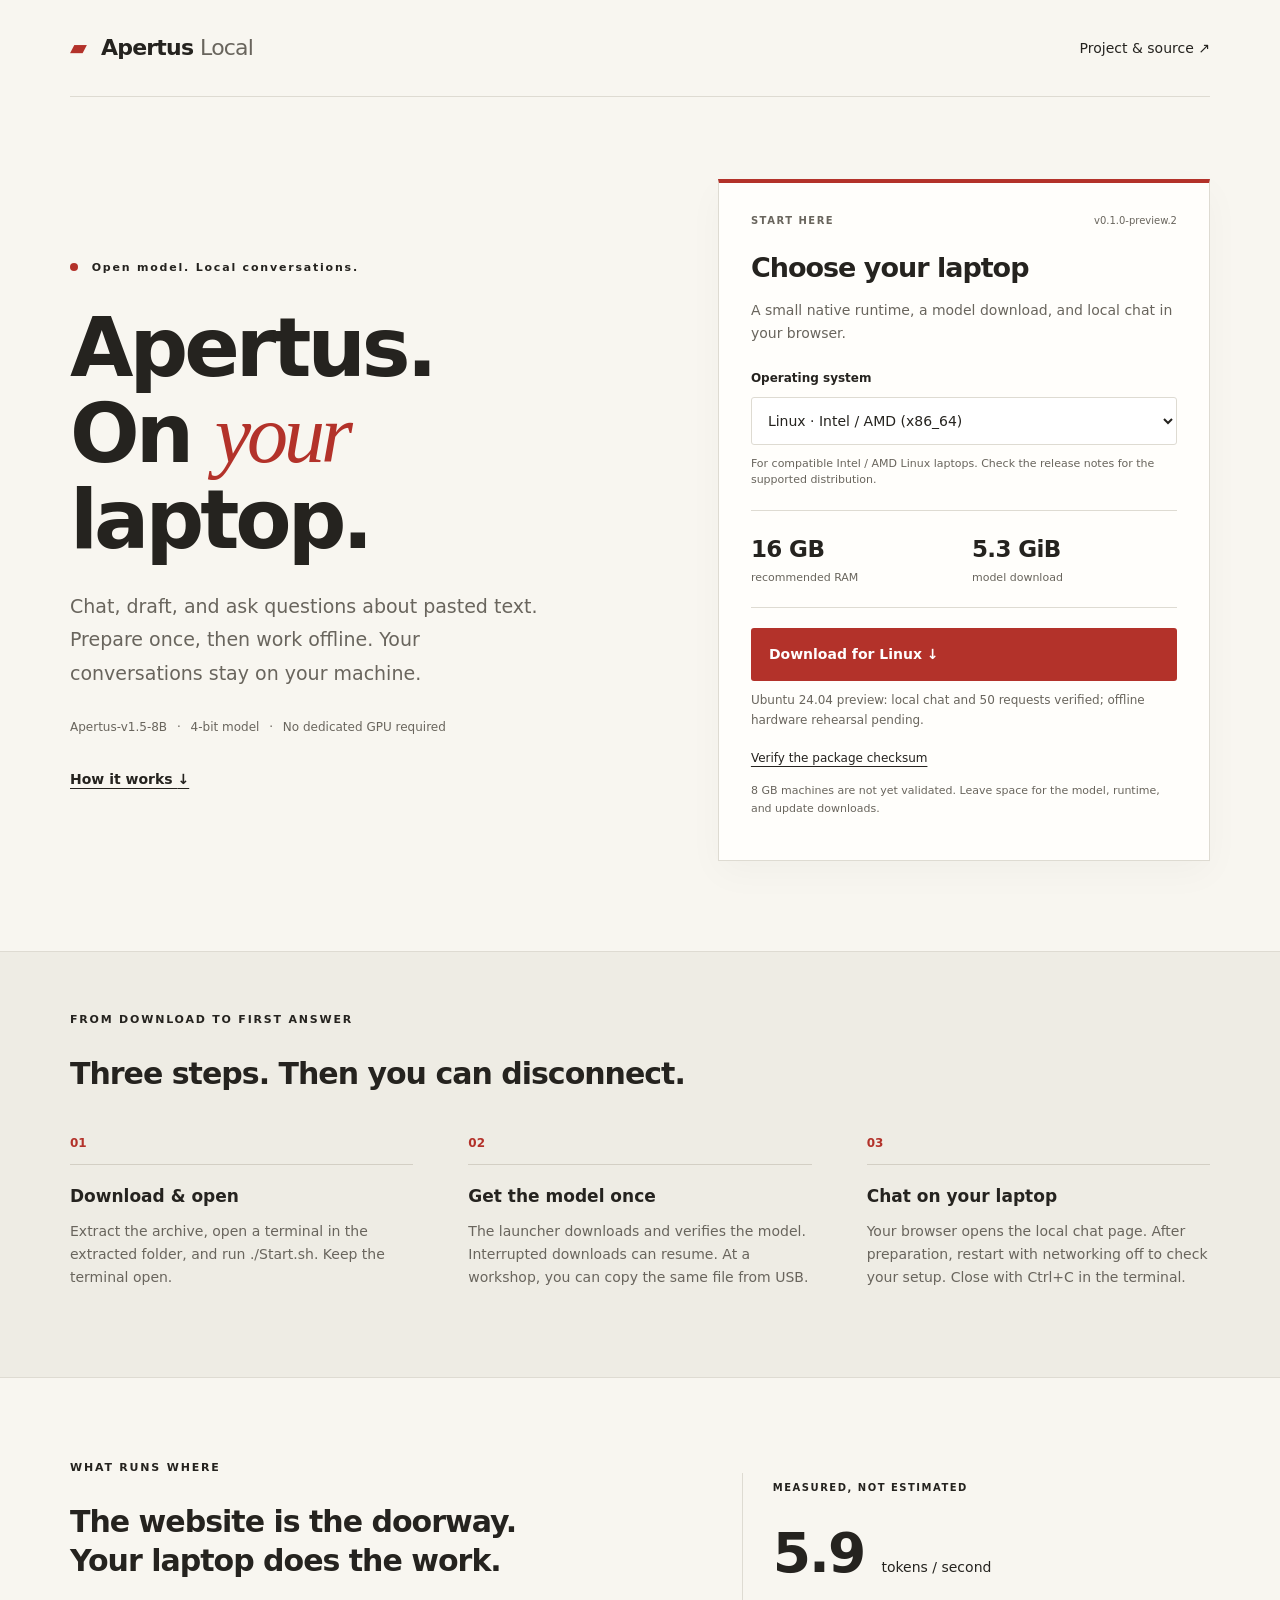
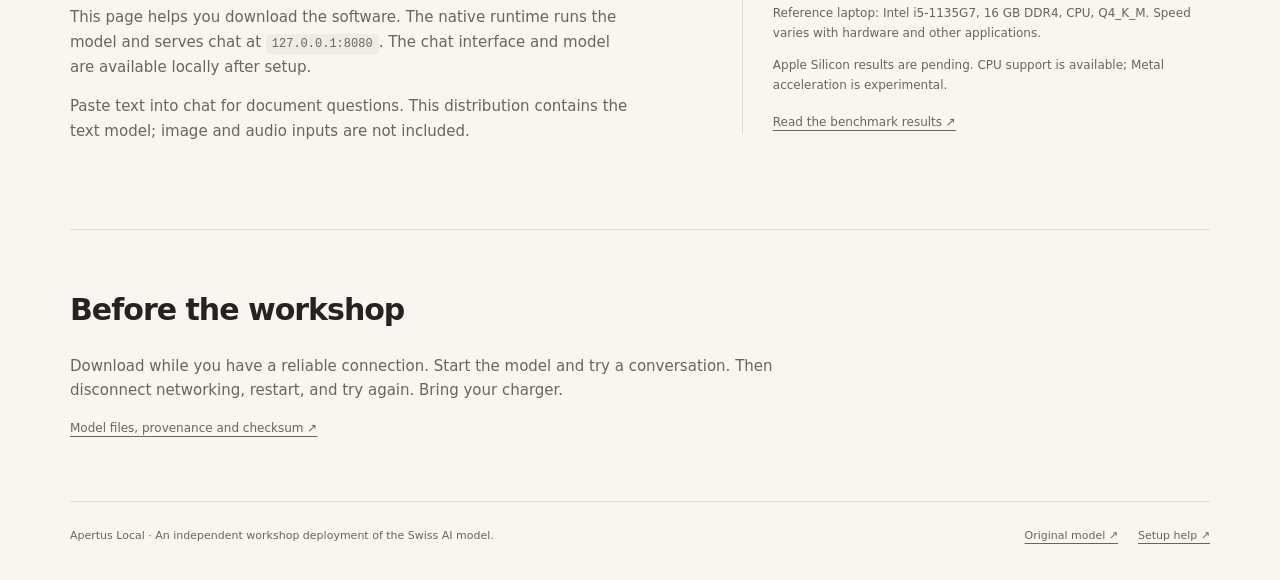
==== hf-space/index.html @ fb0854ef "Merge pull request #24 from FarukZahiragic/feat/unsigned-macos-download Offer a Mac preview without " ====
<!doctype html>
<html lang="en">
<head>
  <meta charset="utf-8">
  <meta name="viewport" content="width=device-width,initial-scale=1">
  <meta name="description" content="Download Apertus 8B for private, offline chat on your laptop. Prepare once, then work without an internet connection.">
  <title>Apertus Local — your laptop, your conversations</title>
  <link rel="stylesheet" href="style.css">
  <script src="app.js" defer></script>
</head>
<body>
  <header class="wrap nav"><a class="wordmark" href="./"><span aria-hidden="true">▰</span> Apertus <span class="light">Local</span></a><a href="https://github.com/FarukZahiragic/apertus-local">Project &amp; source <span aria-hidden="true">↗</span></a></header>
  <main>
    <section class="wrap hero">
      <div class="intro"><p class="eyebrow"><span class="dot"></span> Open model. Local conversations.</p><h1>Apertus.<br>On <em>your</em> laptop.</h1><p class="lead">Chat, draft, and ask questions about pasted text. Prepare once, then work offline. Your conversations stay on your machine.</p><p class="model-label">Apertus-v1.5-8B <span>·</span> 4-bit model <span>·</span> No dedicated GPU required</p><a class="text-link" href="#how-it-works">How it works <span aria-hidden="true">↓</span></a></div>
      <section class="download-panel" aria-labelledby="download-title"><div class="panel-top"><span class="step-label">START HERE</span><span id="version">Preparing a release</span></div><h2 id="download-title">Choose your laptop</h2><p>A small native runtime, a model download, and local chat in your browser.</p>
        <label for="platform">Operating system</label><select id="platform"><option value="macos-arm64">macOS · Apple Silicon (M-series)</option><option value="linux-x86_64">Linux · Intel / AMD (x86_64)</option><option value="windows-x86_64">Windows · Intel / AMD (x86_64)</option></select>
        <p id="platform-note" class="device-note">On a Mac, check About This Mac for an Apple M-series chip.</p>
        <div class="requirements"><div><strong>16 GB</strong><span>recommended RAM</span></div><div><strong>5.3 GiB</strong><span>model download</span></div></div>
        <a id="download" class="download-button disabled" aria-disabled="true">Preparing download <span aria-hidden="true">↓</span></a><p id="status" class="status" role="status" aria-live="polite">Loading release information…</p><p><a id="mac-guide" href="macos-first-start.html" hidden>Mac first-launch instructions ↗</a></p><a id="checksum" hidden>Verify the package checksum</a>
        <p class="small">8 GB machines are not yet validated. Leave space for the model, runtime, and update downloads.</p>
      </section>
    </section>
    <section id="how-it-works" class="steps-section"><div class="wrap"><p class="eyebrow">FROM DOWNLOAD TO FIRST ANSWER</p><h2>Three steps. Then you can disconnect.</h2><ol class="steps"><li><span class="number">01</span><h3>Download &amp; open</h3><p id="open-instructions">Extract the package and open Apertus Local. Keep its terminal window open while you chat.</p></li><li><span class="number">02</span><h3>Get the model once</h3><p>The launcher downloads and verifies the model. Interrupted downloads can resume. At a workshop, you can copy the same file from USB.</p></li><li><span class="number">03</span><h3>Chat on your laptop</h3><p>Your browser opens the local chat page. After preparation, restart with networking off to check your setup. Close with Ctrl+C in the terminal.</p></li></ol></div></section>
    <section class="wrap details"><div><p class="eyebrow">WHAT RUNS WHERE</p><h2>The website is the doorway.<br>Your laptop does the work.</h2><p>This page helps you download the software. The native runtime runs the model and serves chat at <code>127.0.0.1:8080</code>. The chat interface and model are available locally after setup.</p><p>Paste text into chat for document questions. This distribution contains the text model; image and audio inputs are not included.</p></div><aside class="measurement"><span class="step-label">MEASURED, NOT ESTIMATED</span><strong>5.9 <small>tokens / second</small></strong><p>Reference laptop: Intel i5-1135G7, 16 GB DDR4, CPU, Q4_K_M. Speed varies with hardware and other applications.</p><p>Apple Silicon results are pending. CPU support is available; Metal acceleration is experimental.</p><a href="https://github.com/FarukZahiragic/apertus-local/blob/main/benchmarks/results.md">Read the benchmark results ↗</a></aside></section>
    <section class="wrap before"><h2>Before the workshop</h2><p>Download while you have a reliable connection. Start the model and try a conversation. Then disconnect networking, restart, and try again. Bring your charger.</p><p id="model-link" class="small">The model download location will appear here when published.</p></section>
    <noscript><p class="wrap">JavaScript is needed to select a release. Use the <a href="https://github.com/FarukZahiragic/apertus-local/releases">project releases</a> and the installation instructions.</p></noscript>
  </main>
  <footer class="wrap"><p>Apertus Local · An independent workshop deployment of the Swiss AI model.</p><div><a href="https://huggingface.co/swiss-ai/Apertus-v1.5-8B">Original model ↗</a><a href="https://github.com/FarukZahiragic/apertus-local/blob/main/docs/DISTRIBUTION.md">Setup help ↗</a></div></footer>
</body>
</html>
---- hf-space/style.css ----
:root{--ink:#25231f;--muted:#69655d;--paper:#f8f6f0;--red:#b3322a;--line:#dedbd2;--white:#fffefb}*{box-sizing:border-box}html{scroll-behavior:smooth}body{margin:0;background:var(--paper);color:var(--ink);font-family:ui-sans-serif,system-ui,-apple-system,BlinkMacSystemFont,"Segoe UI",sans-serif;line-height:1.65}.wrap{width:min(1140px,calc(100% - 64px));margin-inline:auto}a{color:inherit;text-underline-offset:4px}a:focus-visible,select:focus-visible{outline:3px solid var(--red);outline-offset:5px}.nav{display:flex;align-items:center;justify-content:space-between;padding-block:30px;border-bottom:1px solid var(--line);font-size:14px}.nav>a{text-decoration:none}.wordmark{font-weight:750;font-size:22px;letter-spacing:-.8px}.wordmark>span:first-child{color:var(--red);margin-right:8px}.light{font-weight:400;color:var(--muted)}.hero{display:grid;grid-template-columns:1.15fr 1fr;gap:82px;align-items:center;padding-block:82px 90px}.eyebrow{font-size:11px;font-weight:750;letter-spacing:1.8px}.dot{display:inline-block;width:8px;height:8px;background:var(--red);border-radius:50%;margin-right:8px}h1{font-size:clamp(52px,6.5vw,82px);line-height:1.04;letter-spacing:-4px;font-weight:620;margin:28px 0}h1 em{font-family:Georgia,serif;font-weight:400;color:var(--red)}.lead{font-size:19px;line-height:1.75;max-width:470px;color:var(--muted)}.model-label{font-size:12px;color:var(--muted);margin-block:28px}.model-label span{padding-inline:6px}.text-link{font-size:14px;font-weight:650}.download-panel{background:var(--white);border:1px solid var(--line);border-top:4px solid var(--red);padding:30px 32px;box-shadow:0 12px 35px #25231f08}.panel-top{display:flex;justify-content:space-between;gap:16px;align-items:center;font-size:10px;color:var(--muted)}.step-label{font-size:10px;letter-spacing:1.5px;font-weight:750}.download-panel h2{font-size:27px;letter-spacing:-1px;line-height:1.2;margin-bottom:12px}.download-panel>p{font-size:14px;color:var(--muted)}label{display:block;font-size:12px;font-weight:650;margin-top:24px;margin-bottom:8px}select{width:100%;padding:14px 12px;color:var(--ink);border:1px solid var(--line);border-radius:3px;background:white;font:inherit;font-size:14px}.download-panel .device-note{font-size:11px;line-height:1.5;min-height:34px}.requirements{display:grid;grid-template-columns:1fr 1fr;border-block:1px solid var(--line);padding-block:20px;gap:16px;margin-block:20px}.requirements strong,.requirements span{display:block}.requirements strong{font-size:23px;letter-spacing:-.6px}.requirements span{font-size:11px;color:var(--muted)}.download-button{display:flex;justify-content:space-between;align-items:center;padding:15px 18px;border-radius:3px;background:var(--red);color:white;text-decoration:none;font-size:14px;font-weight:650}.download-button.disabled{background:#e7e4dc;color:#615d55;cursor:default}.download-panel .status{font-size:12px;margin-block:10px}.download-panel .small,.small{font-size:11px;color:var(--muted);line-height:1.7}#checksum{font-size:12px}.steps-section{background:#eeece4;border-block:1px solid var(--line);padding-block:48px 58px}h2{font-size:30px;font-weight:600;line-height:1.3;letter-spacing:-1px}.steps{padding:16px 0 0;list-style:none;display:grid;grid-template-columns:repeat(3,1fr);gap:55px}.number{font-size:12px;font-weight:700;color:var(--red);padding-bottom:10px;display:block;border-bottom:1px solid #d3cfc4}.steps h3{font-size:17px;font-weight:650;margin-bottom:10px}.steps p{font-size:14px;color:var(--muted);margin-top:0}.details{display:grid;grid-template-columns:1.2fr 1fr;gap:110px;padding-block:70px}.details>div>p:not(.eyebrow){font-size:15px;color:var(--muted)}code{font-size:12px;background:#eeece4;padding:3px 6px;border-radius:3px}.measurement{border-left:1px solid var(--line);padding-left:30px;align-self:center}.measurement>strong{display:block;font-size:55px;letter-spacing:-2px;line-height:1.4;margin-top:16px}.measurement small{font-size:14px;font-weight:400;letter-spacing:0}.measurement p,.measurement a{font-size:12px;color:var(--muted)}.before{border-top:1px solid var(--line);padding-block:35px 50px}.before>p{max-width:770px;color:var(--muted);font-size:15px}.before .small{font-size:12px}footer{border-top:1px solid var(--line);padding-block:25px 35px;display:flex;justify-content:space-between;gap:25px;font-size:11px;color:var(--muted)}footer>div{display:flex;gap:20px;align-items:center}footer p{margin:0}@media(max-width:900px){.hero{gap:35px}.details{gap:45px}.steps{gap:25px}h1{letter-spacing:-2.5px}.model-label span{padding-inline:2px}}@media(max-width:680px){.wrap{width:calc(100% - 36px)}.nav{padding-block:22px;font-size:12px}.wordmark{font-size:20px}.hero{grid-template-columns:1fr;padding-block:38px 45px;gap:30px}h1{font-size:62px;margin-block:22px}.lead{font-size:17px}.download-panel{padding:25px}.steps{grid-template-columns:1fr;gap:22px}.steps-section{padding-block:30px}.steps h3{margin-top:14px}.details{grid-template-columns:1fr;gap:30px;padding-block:40px}.measurement{padding-left:22px}.before{padding-block:24px 30px}footer{flex-direction:column;gap:12px}h2{font-size:27px}}@media(prefers-reduced-motion:reduce){html{scroll-behavior:auto}}
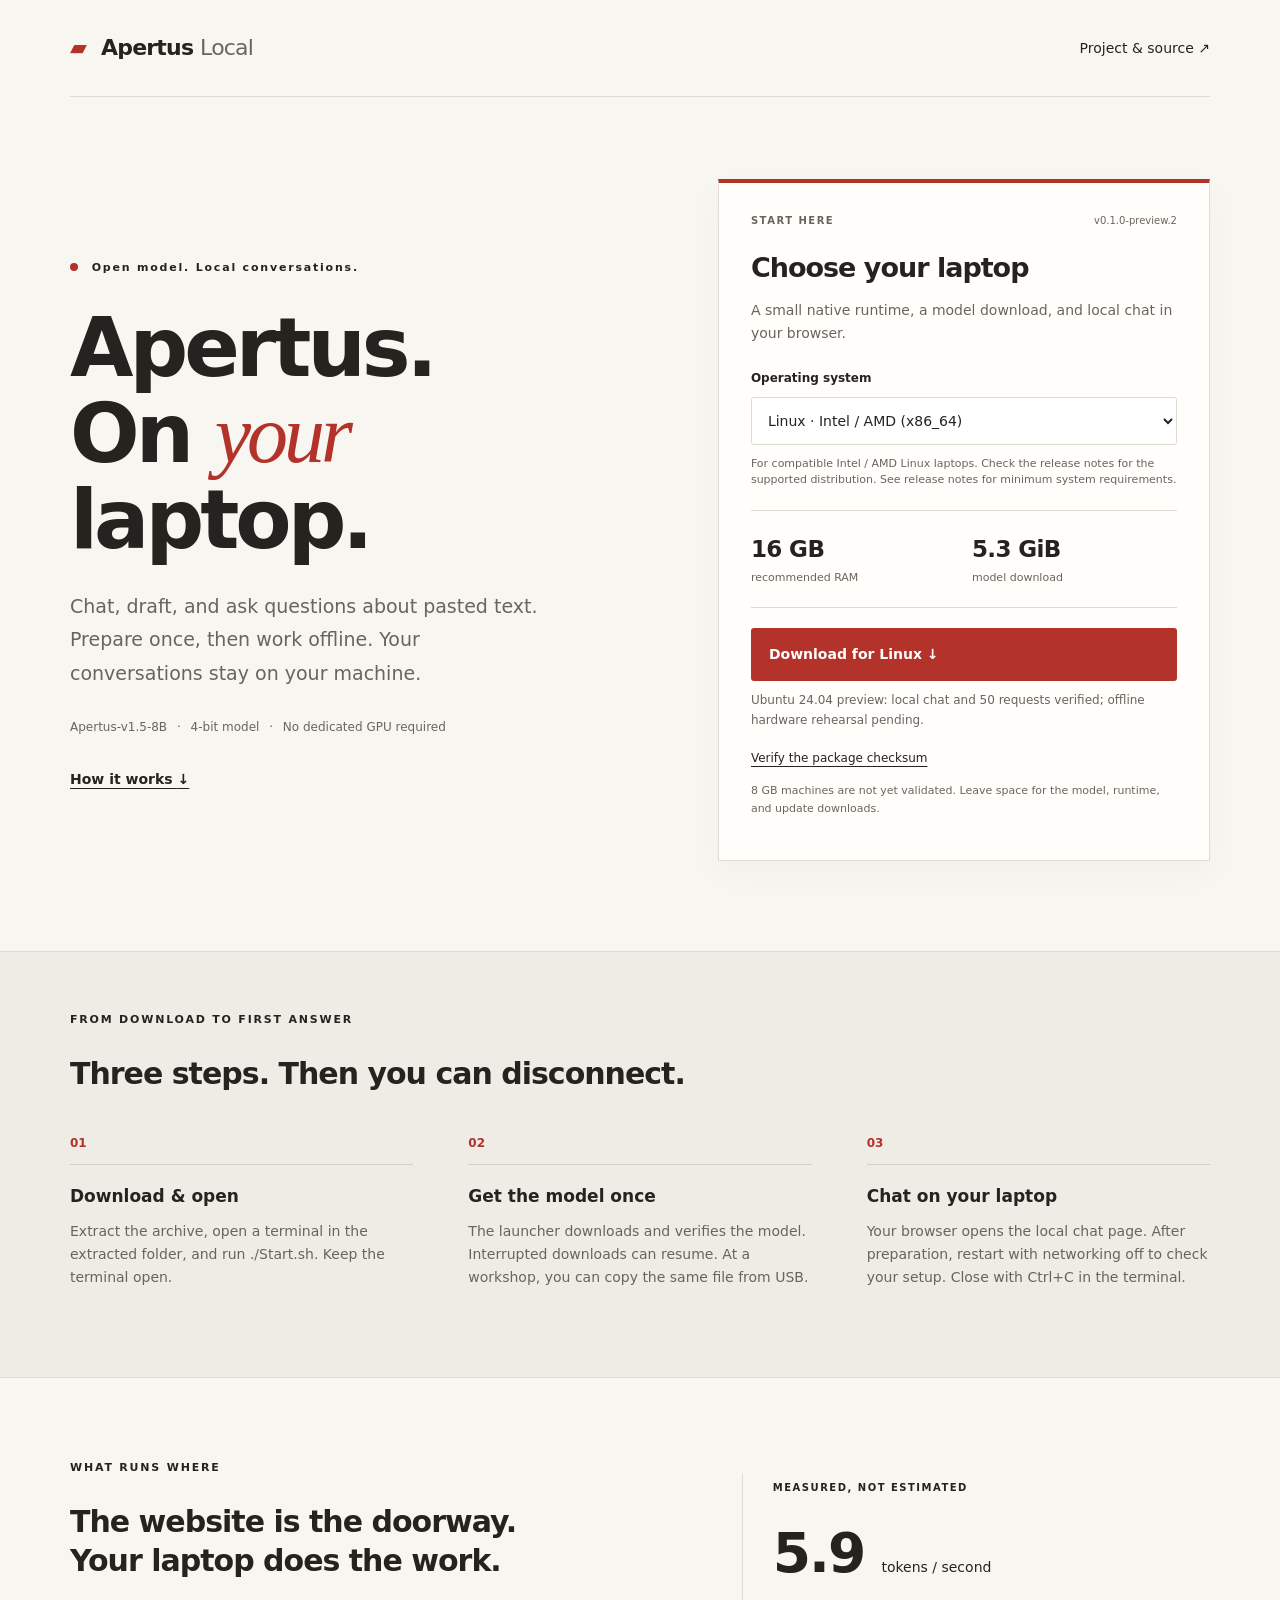
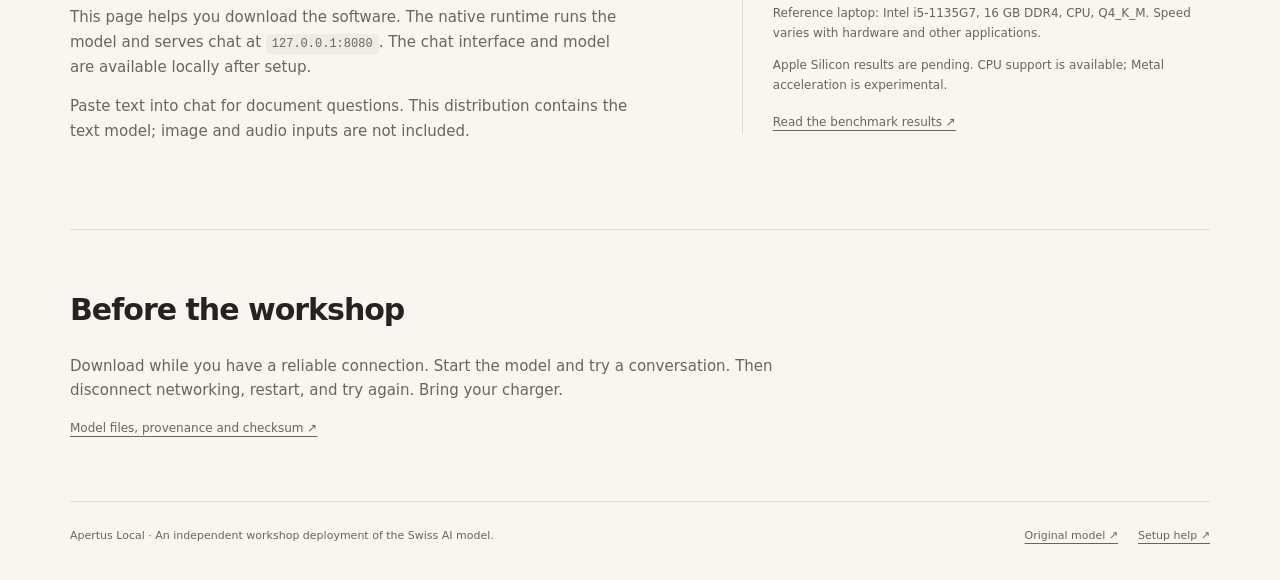
==== commit 189b31ef: "Finish native package compatibility and Windows download guidance" ====
--- a/hf-space/index.html
+++ b/hf-space/index.html
@@ -14,10 +14,10 @@
     <section class="wrap hero">
       <div class="intro"><p class="eyebrow"><span class="dot"></span> Open model. Local conversations.</p><h1>Apertus.<br>On <em>your</em> laptop.</h1><p class="lead">Chat, draft, and ask questions about pasted text. Prepare once, then work offline. Your conversations stay on your machine.</p><p class="model-label">Apertus-v1.5-8B <span>·</span> 4-bit model <span>·</span> No dedicated GPU required</p><a class="text-link" href="#how-it-works">How it works <span aria-hidden="true">↓</span></a></div>
       <section class="download-panel" aria-labelledby="download-title"><div class="panel-top"><span class="step-label">START HERE</span><span id="version">Preparing a release</span></div><h2 id="download-title">Choose your laptop</h2><p>A small native runtime, a model download, and local chat in your browser.</p>
-        <label for="platform">Operating system</label><select id="platform"><option value="macos-arm64">macOS · Apple Silicon (M-series)</option><option value="linux-x86_64">Linux · Intel / AMD (x86_64)</option><option value="windows-x86_64">Windows · Intel / AMD (x86_64)</option></select>
+        <label for="platform">Operating system</label><select id="platform"><option value="macos-arm64">macOS · Apple Silicon (M-series)</option><option value="linux-x86_64">Linux · Intel / AMD (x86_64)</option><option value="windows-x86_64">Windows · Intel / AMD (x86_64)</option><option value="windows-arm64">Windows · ARM / Snapdragon</option></select>
         <p id="platform-note" class="device-note">On a Mac, check About This Mac for an Apple M-series chip.</p>
         <div class="requirements"><div><strong>16 GB</strong><span>recommended RAM</span></div><div><strong>5.3 GiB</strong><span>model download</span></div></div>
-        <a id="download" class="download-button disabled" aria-disabled="true">Preparing download <span aria-hidden="true">↓</span></a><p id="status" class="status" role="status" aria-live="polite">Loading release information…</p><p><a id="mac-guide" href="macos-first-start.html" hidden>Mac first-launch instructions ↗</a></p><a id="checksum" hidden>Verify the package checksum</a>
+        <a id="download" class="download-button disabled" aria-disabled="true">Preparing download <span aria-hidden="true">↓</span></a><p id="status" class="status" role="status" aria-live="polite">Loading release information…</p><p><a id="mac-guide" href="macos-first-start.html" hidden>Mac first-launch instructions ↗</a><a id="windows-guide" href="windows-first-start.html" hidden>Windows first-launch instructions ↗</a></p><a id="checksum" hidden>Verify the package checksum</a>
         <p class="small">8 GB machines are not yet validated. Leave space for the model, runtime, and update downloads.</p>
       </section>
     </section>
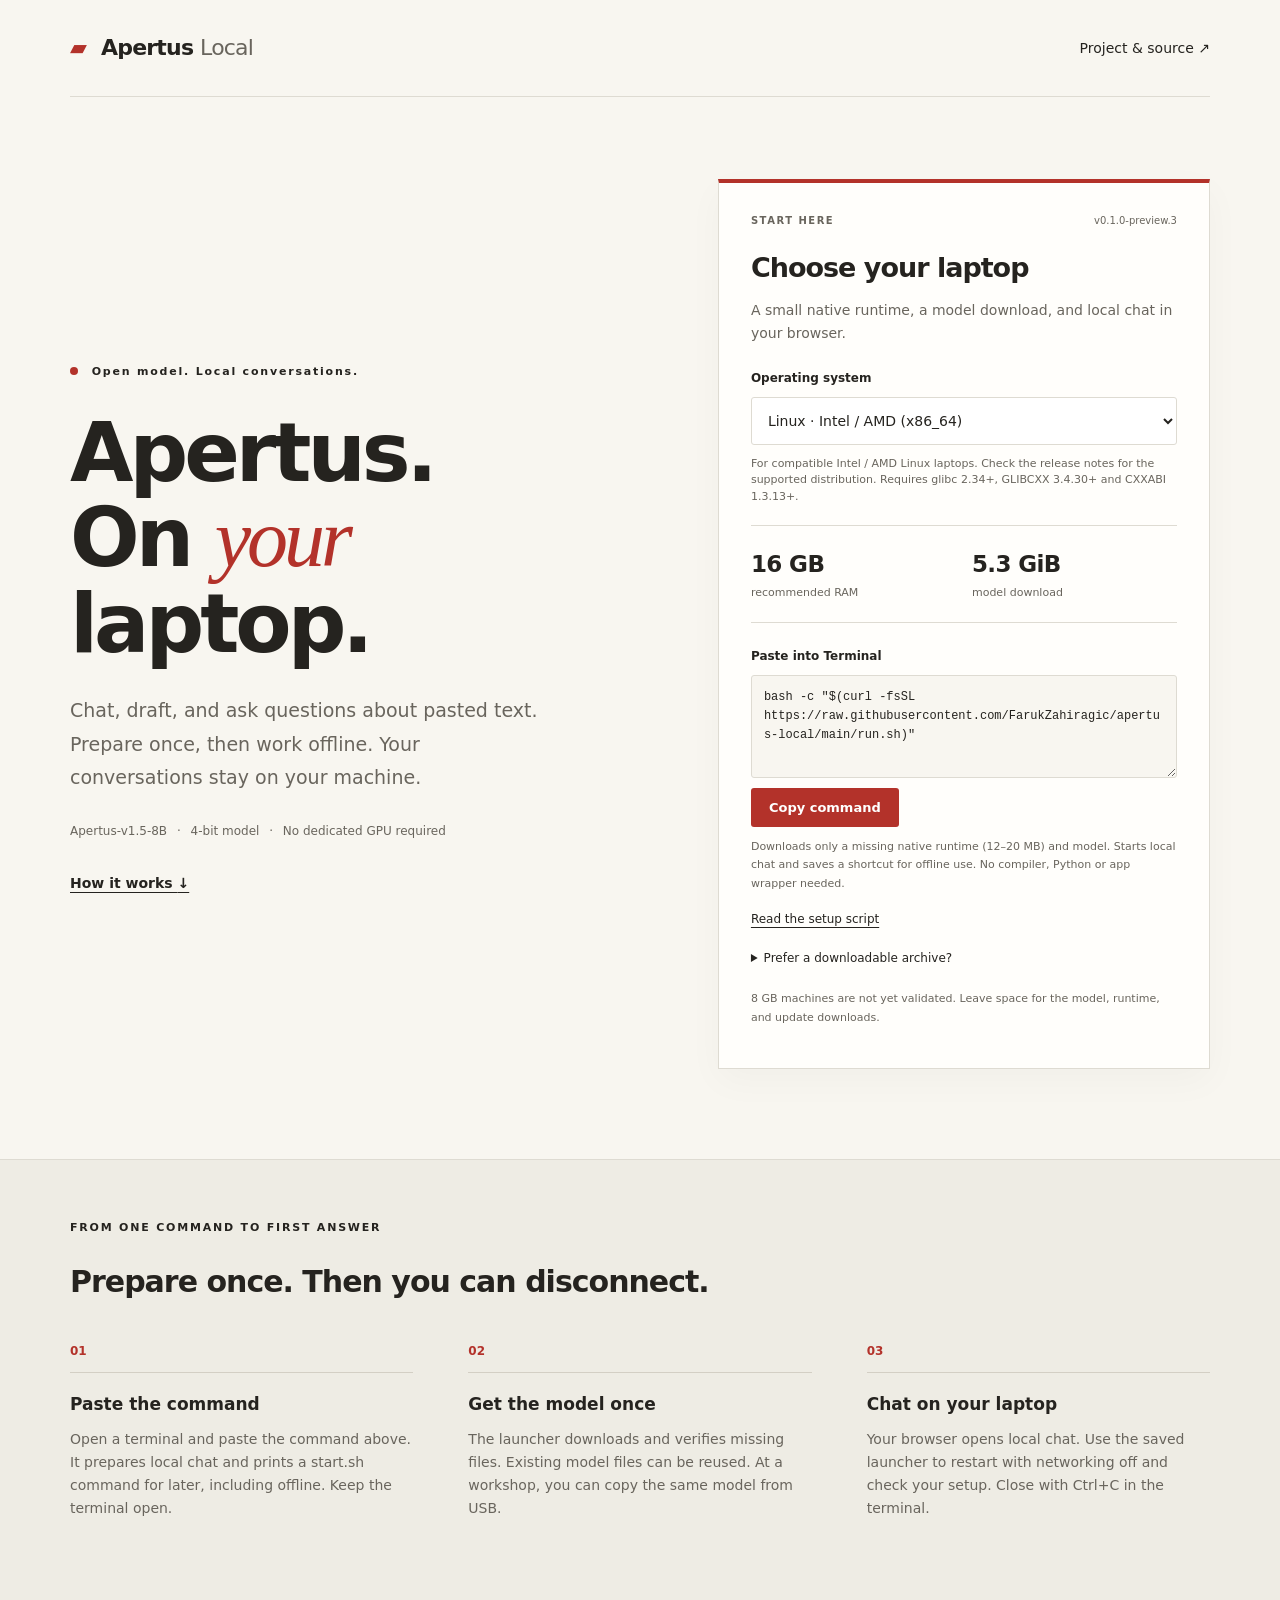
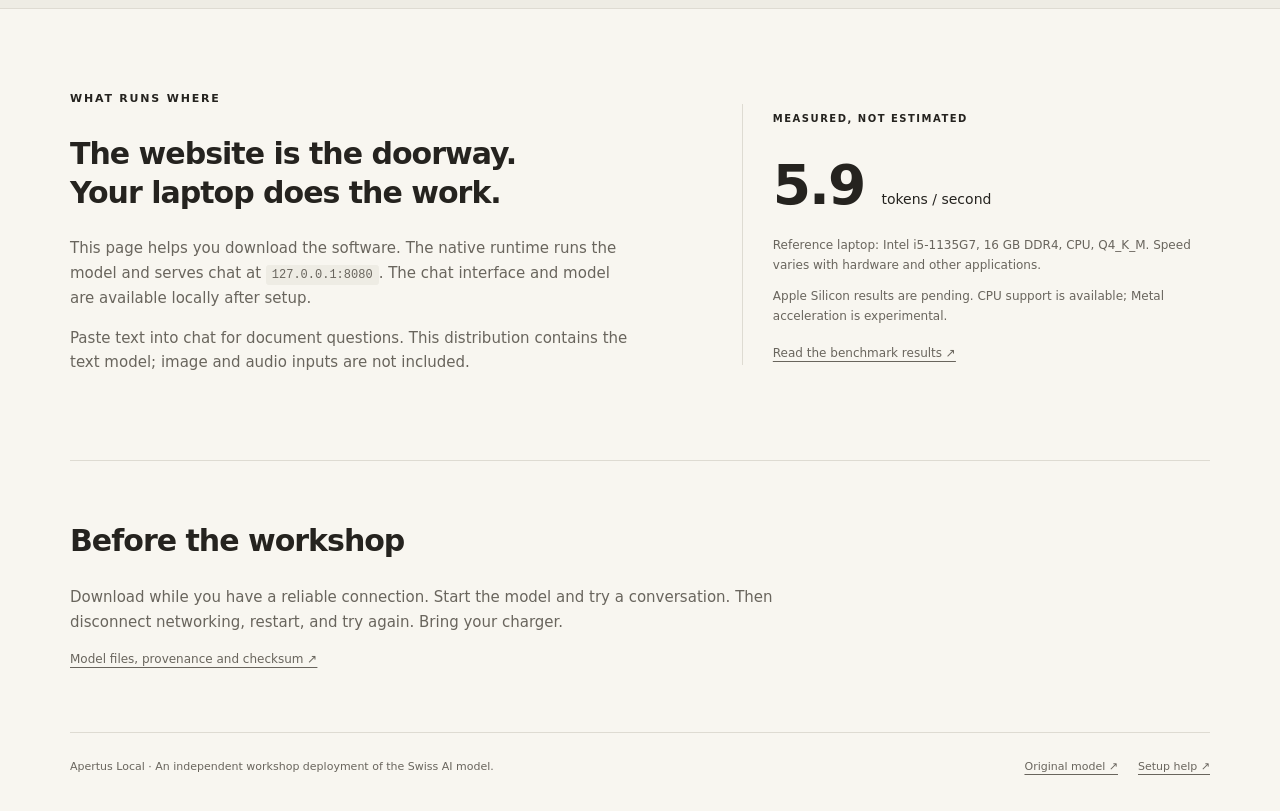
==== commit aece8145: "Offer copyable setup commands on the download page" ====
--- a/hf-space/index.html
+++ b/hf-space/index.html
@@ -17,11 +17,12 @@
         <label for="platform">Operating system</label><select id="platform"><option value="macos-arm64">macOS · Apple Silicon (M-series)</option><option value="linux-x86_64">Linux · Intel / AMD (x86_64)</option><option value="windows-x86_64">Windows · Intel / AMD (x86_64)</option><option value="windows-arm64">Windows · ARM / Snapdragon</option></select>
         <p id="platform-note" class="device-note">On a Mac, check About This Mac for an Apple M-series chip.</p>
         <div class="requirements"><div><strong>16 GB</strong><span>recommended RAM</span></div><div><strong>5.3 GiB</strong><span>model download</span></div></div>
-        <a id="download" class="download-button disabled" aria-disabled="true">Preparing download <span aria-hidden="true">↓</span></a><p id="status" class="status" role="status" aria-live="polite">Loading release information…</p><p><a id="mac-guide" href="macos-first-start.html" hidden>Mac first-launch instructions ↗</a><a id="windows-guide" href="windows-first-start.html" hidden>Windows first-launch instructions ↗</a></p><a id="checksum" hidden>Verify the package checksum</a>
+        <div id="command-panel" hidden><label id="shell-label" for="start-command">Paste into Terminal</label><textarea id="start-command" rows="4" readonly spellcheck="false"></textarea><button id="copy-command" type="button">Copy command</button><p class="small">Downloads only a missing native runtime (12–20 MB) and model. Starts local chat and saves a shortcut for offline use. No compiler, Python or app wrapper needed.</p><a id="command-source">Read the setup script</a></div>
+        <details><summary>Prefer a downloadable archive?</summary><a id="download" class="download-button disabled" aria-disabled="true">Preparing download <span aria-hidden="true">↓</span></a><p id="status" class="status" role="status" aria-live="polite">Loading release information…</p><p><a id="mac-guide" href="macos-first-start.html" hidden>Mac first-launch instructions ↗</a><a id="windows-guide" href="windows-first-start.html" hidden>Windows first-launch instructions ↗</a></p><a id="checksum" hidden>Verify the package checksum</a></details>
         <p class="small">8 GB machines are not yet validated. Leave space for the model, runtime, and update downloads.</p>
       </section>
     </section>
-    <section id="how-it-works" class="steps-section"><div class="wrap"><p class="eyebrow">FROM DOWNLOAD TO FIRST ANSWER</p><h2>Three steps. Then you can disconnect.</h2><ol class="steps"><li><span class="number">01</span><h3>Download &amp; open</h3><p id="open-instructions">Extract the package and open Apertus Local. Keep its terminal window open while you chat.</p></li><li><span class="number">02</span><h3>Get the model once</h3><p>The launcher downloads and verifies the model. Interrupted downloads can resume. At a workshop, you can copy the same file from USB.</p></li><li><span class="number">03</span><h3>Chat on your laptop</h3><p>Your browser opens the local chat page. After preparation, restart with networking off to check your setup. Close with Ctrl+C in the terminal.</p></li></ol></div></section>
+    <section id="how-it-works" class="steps-section"><div class="wrap"><p class="eyebrow">FROM ONE COMMAND TO FIRST ANSWER</p><h2>Prepare once. Then you can disconnect.</h2><ol class="steps"><li><span class="number">01</span><h3>Paste the command</h3><p id="open-instructions">Open Terminal or PowerShell and paste the command above. Keep its window open while you chat.</p></li><li><span class="number">02</span><h3>Get the model once</h3><p>The launcher downloads and verifies missing files. Existing model files can be reused. At a workshop, you can copy the same model from USB.</p></li><li><span class="number">03</span><h3>Chat on your laptop</h3><p>Your browser opens local chat. Use the saved launcher to restart with networking off and check your setup. Close with Ctrl+C in the terminal.</p></li></ol></div></section>
     <section class="wrap details"><div><p class="eyebrow">WHAT RUNS WHERE</p><h2>The website is the doorway.<br>Your laptop does the work.</h2><p>This page helps you download the software. The native runtime runs the model and serves chat at <code>127.0.0.1:8080</code>. The chat interface and model are available locally after setup.</p><p>Paste text into chat for document questions. This distribution contains the text model; image and audio inputs are not included.</p></div><aside class="measurement"><span class="step-label">MEASURED, NOT ESTIMATED</span><strong>5.9 <small>tokens / second</small></strong><p>Reference laptop: Intel i5-1135G7, 16 GB DDR4, CPU, Q4_K_M. Speed varies with hardware and other applications.</p><p>Apple Silicon results are pending. CPU support is available; Metal acceleration is experimental.</p><a href="https://github.com/FarukZahiragic/apertus-local/blob/main/benchmarks/results.md">Read the benchmark results ↗</a></aside></section>
     <section class="wrap before"><h2>Before the workshop</h2><p>Download while you have a reliable connection. Start the model and try a conversation. Then disconnect networking, restart, and try again. Bring your charger.</p><p id="model-link" class="small">The model download location will appear here when published.</p></section>
     <noscript><p class="wrap">JavaScript is needed to select a release. Use the <a href="https://github.com/FarukZahiragic/apertus-local/releases">project releases</a> and the installation instructions.</p></noscript>
--- a/hf-space/style.css
+++ b/hf-space/style.css
@@ -1 +1,2 @@
 :root{--ink:#25231f;--muted:#69655d;--paper:#f8f6f0;--red:#b3322a;--line:#dedbd2;--white:#fffefb}*{box-sizing:border-box}html{scroll-behavior:smooth}body{margin:0;background:var(--paper);color:var(--ink);font-family:ui-sans-serif,system-ui,-apple-system,BlinkMacSystemFont,"Segoe UI",sans-serif;line-height:1.65}.wrap{width:min(1140px,calc(100% - 64px));margin-inline:auto}a{color:inherit;text-underline-offset:4px}a:focus-visible,select:focus-visible{outline:3px solid var(--red);outline-offset:5px}.nav{display:flex;align-items:center;justify-content:space-between;padding-block:30px;border-bottom:1px solid var(--line);font-size:14px}.nav>a{text-decoration:none}.wordmark{font-weight:750;font-size:22px;letter-spacing:-.8px}.wordmark>span:first-child{color:var(--red);margin-right:8px}.light{font-weight:400;color:var(--muted)}.hero{display:grid;grid-template-columns:1.15fr 1fr;gap:82px;align-items:center;padding-block:82px 90px}.eyebrow{font-size:11px;font-weight:750;letter-spacing:1.8px}.dot{display:inline-block;width:8px;height:8px;background:var(--red);border-radius:50%;margin-right:8px}h1{font-size:clamp(52px,6.5vw,82px);line-height:1.04;letter-spacing:-4px;font-weight:620;margin:28px 0}h1 em{font-family:Georgia,serif;font-weight:400;color:var(--red)}.lead{font-size:19px;line-height:1.75;max-width:470px;color:var(--muted)}.model-label{font-size:12px;color:var(--muted);margin-block:28px}.model-label span{padding-inline:6px}.text-link{font-size:14px;font-weight:650}.download-panel{background:var(--white);border:1px solid var(--line);border-top:4px solid var(--red);padding:30px 32px;box-shadow:0 12px 35px #25231f08}.panel-top{display:flex;justify-content:space-between;gap:16px;align-items:center;font-size:10px;color:var(--muted)}.step-label{font-size:10px;letter-spacing:1.5px;font-weight:750}.download-panel h2{font-size:27px;letter-spacing:-1px;line-height:1.2;margin-bottom:12px}.download-panel>p{font-size:14px;color:var(--muted)}label{display:block;font-size:12px;font-weight:650;margin-top:24px;margin-bottom:8px}select{width:100%;padding:14px 12px;color:var(--ink);border:1px solid var(--line);border-radius:3px;background:white;font:inherit;font-size:14px}.download-panel .device-note{font-size:11px;line-height:1.5;min-height:34px}.requirements{display:grid;grid-template-columns:1fr 1fr;border-block:1px solid var(--line);padding-block:20px;gap:16px;margin-block:20px}.requirements strong,.requirements span{display:block}.requirements strong{font-size:23px;letter-spacing:-.6px}.requirements span{font-size:11px;color:var(--muted)}.download-button{display:flex;justify-content:space-between;align-items:center;padding:15px 18px;border-radius:3px;background:var(--red);color:white;text-decoration:none;font-size:14px;font-weight:650}.download-button.disabled{background:#e7e4dc;color:#615d55;cursor:default}.download-panel .status{font-size:12px;margin-block:10px}.download-panel .small,.small{font-size:11px;color:var(--muted);line-height:1.7}#checksum{font-size:12px}.steps-section{background:#eeece4;border-block:1px solid var(--line);padding-block:48px 58px}h2{font-size:30px;font-weight:600;line-height:1.3;letter-spacing:-1px}.steps{padding:16px 0 0;list-style:none;display:grid;grid-template-columns:repeat(3,1fr);gap:55px}.number{font-size:12px;font-weight:700;color:var(--red);padding-bottom:10px;display:block;border-bottom:1px solid #d3cfc4}.steps h3{font-size:17px;font-weight:650;margin-bottom:10px}.steps p{font-size:14px;color:var(--muted);margin-top:0}.details{display:grid;grid-template-columns:1.2fr 1fr;gap:110px;padding-block:70px}.details>div>p:not(.eyebrow){font-size:15px;color:var(--muted)}code{font-size:12px;background:#eeece4;padding:3px 6px;border-radius:3px}.measurement{border-left:1px solid var(--line);padding-left:30px;align-self:center}.measurement>strong{display:block;font-size:55px;letter-spacing:-2px;line-height:1.4;margin-top:16px}.measurement small{font-size:14px;font-weight:400;letter-spacing:0}.measurement p,.measurement a{font-size:12px;color:var(--muted)}.before{border-top:1px solid var(--line);padding-block:35px 50px}.before>p{max-width:770px;color:var(--muted);font-size:15px}.before .small{font-size:12px}footer{border-top:1px solid var(--line);padding-block:25px 35px;display:flex;justify-content:space-between;gap:25px;font-size:11px;color:var(--muted)}footer>div{display:flex;gap:20px;align-items:center}footer p{margin:0}@media(max-width:900px){.hero{gap:35px}.details{gap:45px}.steps{gap:25px}h1{letter-spacing:-2.5px}.model-label span{padding-inline:2px}}@media(max-width:680px){.wrap{width:calc(100% - 36px)}.nav{padding-block:22px;font-size:12px}.wordmark{font-size:20px}.hero{grid-template-columns:1fr;padding-block:38px 45px;gap:30px}h1{font-size:62px;margin-block:22px}.lead{font-size:17px}.download-panel{padding:25px}.steps{grid-template-columns:1fr;gap:22px}.steps-section{padding-block:30px}.steps h3{margin-top:14px}.details{grid-template-columns:1fr;gap:30px;padding-block:40px}.measurement{padding-left:22px}.before{padding-block:24px 30px}footer{flex-direction:column;gap:12px}h2{font-size:27px}}@media(prefers-reduced-motion:reduce){html{scroll-behavior:auto}}
+#start-command{display:block;width:100%;resize:vertical;font:12px/1.6 ui-monospace,monospace;padding:12px;border:1px solid var(--line);border-radius:3px;background:var(--paper);color:var(--ink);overflow-wrap:anywhere}#copy-command{margin-top:10px;border:0;border-radius:3px;background:var(--red);color:white;padding:12px 18px;font:600 13px system-ui;cursor:pointer}#command-source,summary{font-size:12px}summary{cursor:pointer;margin-block:18px 10px}#start-command:focus-visible,#copy-command:focus-visible{outline:3px solid var(--red);outline-offset:3px}
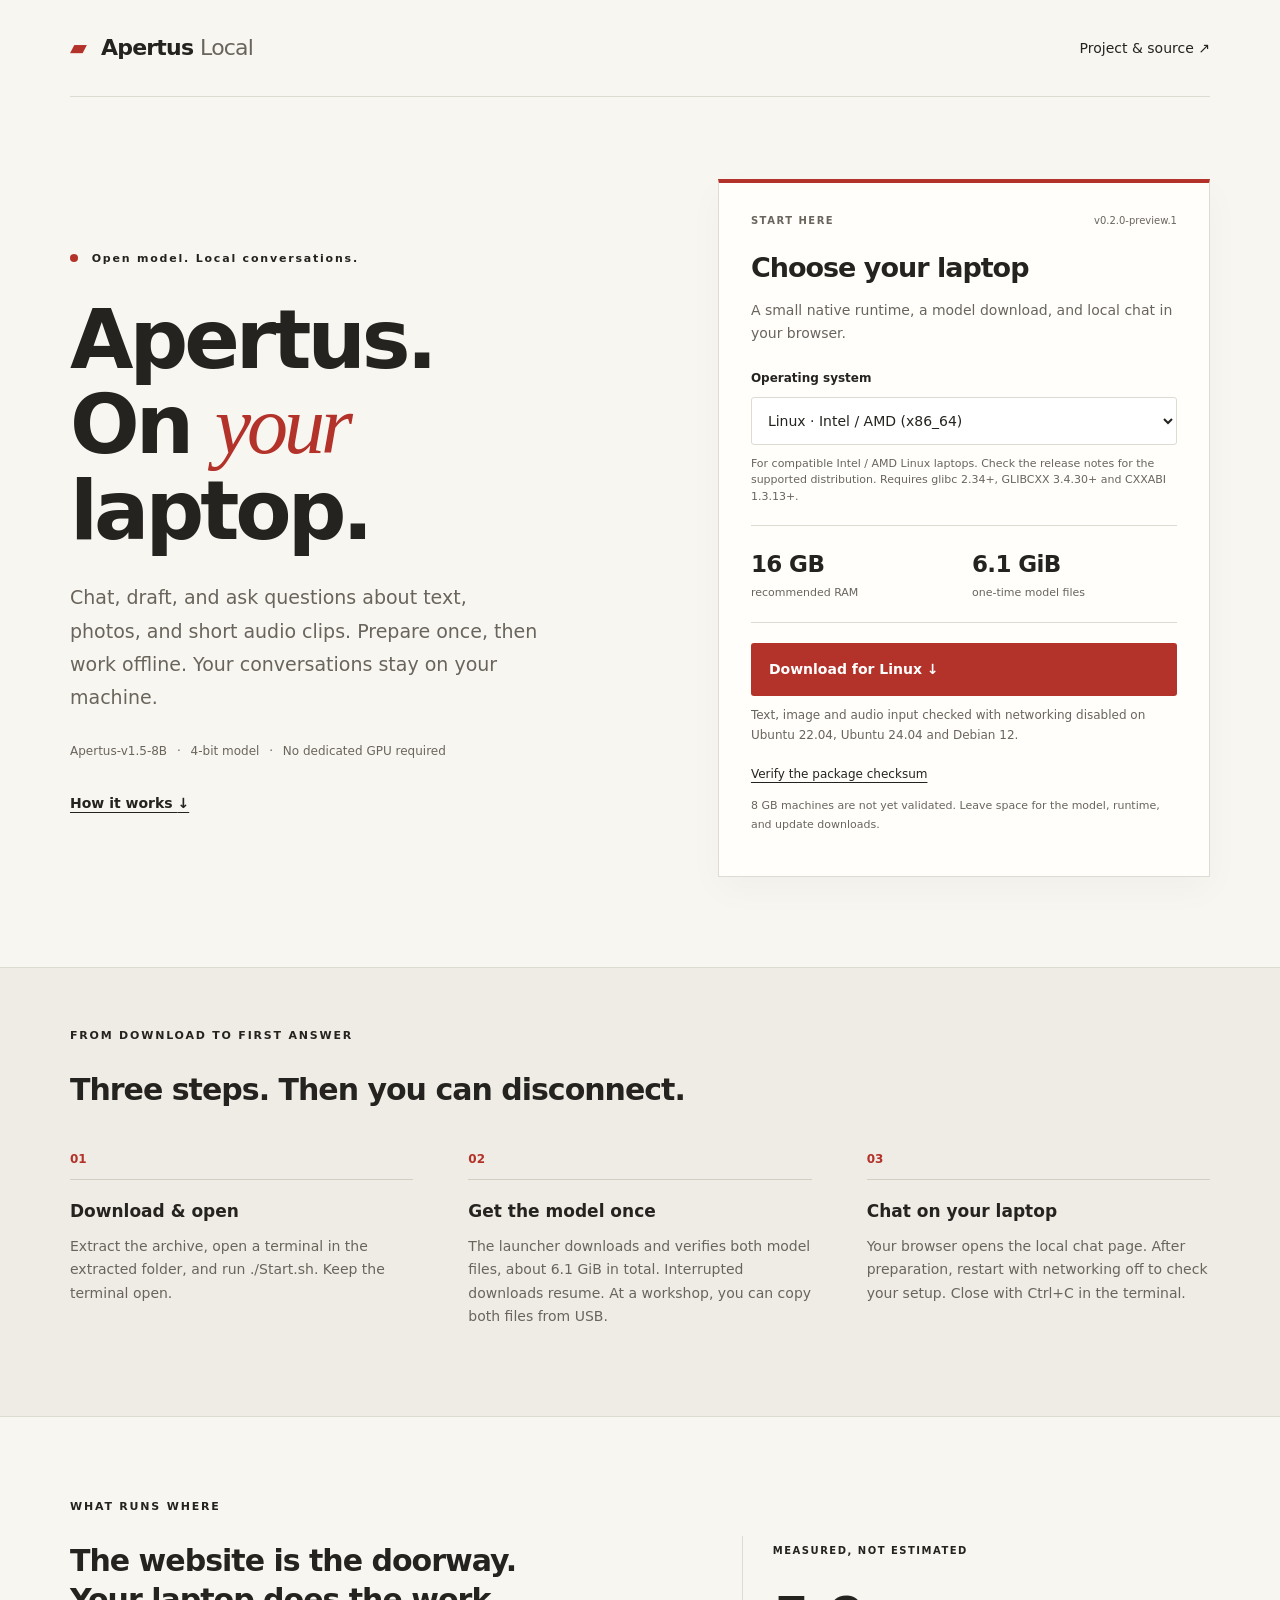
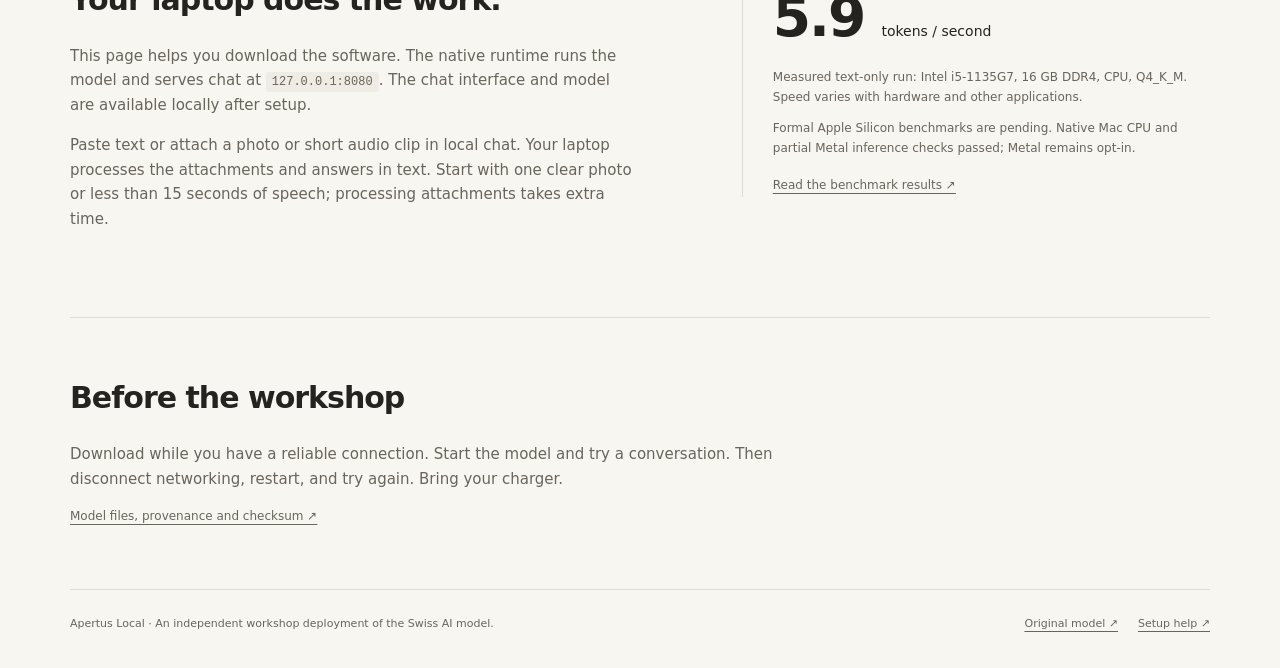
==== commit 14aebdc2: "Promote accepted multimodal preview and publish both model artifacts" ====
--- a/hf-space/index.html
+++ b/hf-space/index.html
@@ -12,18 +12,17 @@
   <header class="wrap nav"><a class="wordmark" href="./"><span aria-hidden="true">▰</span> Apertus <span class="light">Local</span></a><a href="https://github.com/FarukZahiragic/apertus-local">Project &amp; source <span aria-hidden="true">↗</span></a></header>
   <main>
     <section class="wrap hero">
-      <div class="intro"><p class="eyebrow"><span class="dot"></span> Open model. Local conversations.</p><h1>Apertus.<br>On <em>your</em> laptop.</h1><p class="lead">Chat, draft, and ask questions about pasted text. Prepare once, then work offline. Your conversations stay on your machine.</p><p class="model-label">Apertus-v1.5-8B <span>·</span> 4-bit model <span>·</span> No dedicated GPU required</p><a class="text-link" href="#how-it-works">How it works <span aria-hidden="true">↓</span></a></div>
+      <div class="intro"><p class="eyebrow"><span class="dot"></span> Open model. Local conversations.</p><h1>Apertus.<br>On <em>your</em> laptop.</h1><p class="lead">Chat, draft, and ask questions about text, photos, and short audio clips. Prepare once, then work offline. Your conversations stay on your machine.</p><p class="model-label">Apertus-v1.5-8B <span>·</span> 4-bit model <span>·</span> No dedicated GPU required</p><a class="text-link" href="#how-it-works">How it works <span aria-hidden="true">↓</span></a></div>
       <section class="download-panel" aria-labelledby="download-title"><div class="panel-top"><span class="step-label">START HERE</span><span id="version">Preparing a release</span></div><h2 id="download-title">Choose your laptop</h2><p>A small native runtime, a model download, and local chat in your browser.</p>
         <label for="platform">Operating system</label><select id="platform"><option value="macos-arm64">macOS · Apple Silicon (M-series)</option><option value="linux-x86_64">Linux · Intel / AMD (x86_64)</option><option value="windows-x86_64">Windows · Intel / AMD (x86_64)</option><option value="windows-arm64">Windows · ARM / Snapdragon</option></select>
         <p id="platform-note" class="device-note">On a Mac, check About This Mac for an Apple M-series chip.</p>
-        <div class="requirements"><div><strong>16 GB</strong><span>recommended RAM</span></div><div><strong>5.3 GiB</strong><span>model download</span></div></div>
-        <div id="command-panel" hidden><label id="shell-label" for="start-command">Paste into Terminal</label><textarea id="start-command" rows="4" readonly spellcheck="false"></textarea><button id="copy-command" type="button">Copy command</button><p class="small">Downloads only a missing native runtime (12–20 MB) and model. Starts local chat and saves a shortcut for offline use. No compiler, Python or app wrapper needed.</p><a id="command-source">Read the setup script</a></div>
-        <details><summary>Prefer a downloadable archive?</summary><a id="download" class="download-button disabled" aria-disabled="true">Preparing download <span aria-hidden="true">↓</span></a><p id="status" class="status" role="status" aria-live="polite">Loading release information…</p><p><a id="mac-guide" href="macos-first-start.html" hidden>Mac first-launch instructions ↗</a><a id="windows-guide" href="windows-first-start.html" hidden>Windows first-launch instructions ↗</a></p><a id="checksum" hidden>Verify the package checksum</a></details>
+        <div class="requirements"><div><strong>16 GB</strong><span>recommended RAM</span></div><div><strong>6.1 GiB</strong><span>one-time model files</span></div></div>
+        <a id="download" class="download-button disabled" aria-disabled="true">Preparing download <span aria-hidden="true">↓</span></a><p id="status" class="status" role="status" aria-live="polite">Loading release information…</p><p><a id="mac-guide" href="macos-first-start.html" hidden>Mac first-launch instructions ↗</a><a id="windows-guide" href="windows-first-start.html" hidden>Windows first-launch instructions ↗</a></p><a id="checksum" hidden>Verify the package checksum</a>
         <p class="small">8 GB machines are not yet validated. Leave space for the model, runtime, and update downloads.</p>
       </section>
     </section>
-    <section id="how-it-works" class="steps-section"><div class="wrap"><p class="eyebrow">FROM ONE COMMAND TO FIRST ANSWER</p><h2>Prepare once. Then you can disconnect.</h2><ol class="steps"><li><span class="number">01</span><h3>Paste the command</h3><p id="open-instructions">Open Terminal or PowerShell and paste the command above. Keep its window open while you chat.</p></li><li><span class="number">02</span><h3>Get the model once</h3><p>The launcher downloads and verifies missing files. Existing model files can be reused. At a workshop, you can copy the same model from USB.</p></li><li><span class="number">03</span><h3>Chat on your laptop</h3><p>Your browser opens local chat. Use the saved launcher to restart with networking off and check your setup. Close with Ctrl+C in the terminal.</p></li></ol></div></section>
-    <section class="wrap details"><div><p class="eyebrow">WHAT RUNS WHERE</p><h2>The website is the doorway.<br>Your laptop does the work.</h2><p>This page helps you download the software. The native runtime runs the model and serves chat at <code>127.0.0.1:8080</code>. The chat interface and model are available locally after setup.</p><p>Paste text into chat for document questions. This distribution contains the text model; image and audio inputs are not included.</p></div><aside class="measurement"><span class="step-label">MEASURED, NOT ESTIMATED</span><strong>5.9 <small>tokens / second</small></strong><p>Reference laptop: Intel i5-1135G7, 16 GB DDR4, CPU, Q4_K_M. Speed varies with hardware and other applications.</p><p>Apple Silicon results are pending. CPU support is available; Metal acceleration is experimental.</p><a href="https://github.com/FarukZahiragic/apertus-local/blob/main/benchmarks/results.md">Read the benchmark results ↗</a></aside></section>
+    <section id="how-it-works" class="steps-section"><div class="wrap"><p class="eyebrow">FROM DOWNLOAD TO FIRST ANSWER</p><h2>Three steps. Then you can disconnect.</h2><ol class="steps"><li><span class="number">01</span><h3>Download &amp; open</h3><p id="open-instructions">Extract the package and open Apertus Local. Keep its terminal window open while you chat.</p></li><li><span class="number">02</span><h3>Get the model once</h3><p>The launcher downloads and verifies both model files, about 6.1 GiB in total. Interrupted downloads resume. At a workshop, you can copy both files from USB.</p></li><li><span class="number">03</span><h3>Chat on your laptop</h3><p>Your browser opens the local chat page. After preparation, restart with networking off to check your setup. Close with Ctrl+C in the terminal.</p></li></ol></div></section>
+    <section class="wrap details"><div><p class="eyebrow">WHAT RUNS WHERE</p><h2>The website is the doorway.<br>Your laptop does the work.</h2><p>This page helps you download the software. The native runtime runs the model and serves chat at <code>127.0.0.1:8080</code>. The chat interface and model are available locally after setup.</p><p>Paste text or attach a photo or short audio clip in local chat. Your laptop processes the attachments and answers in text. Start with one clear photo or less than 15 seconds of speech; processing attachments takes extra time.</p></div><aside class="measurement"><span class="step-label">MEASURED, NOT ESTIMATED</span><strong>5.9 <small>tokens / second</small></strong><p>Measured text-only run: Intel i5-1135G7, 16 GB DDR4, CPU, Q4_K_M. Speed varies with hardware and other applications.</p><p>Formal Apple Silicon benchmarks are pending. Native Mac CPU and partial Metal inference checks passed; Metal remains opt-in.</p><a href="https://github.com/FarukZahiragic/apertus-local/blob/main/benchmarks/results.md">Read the benchmark results ↗</a></aside></section>
     <section class="wrap before"><h2>Before the workshop</h2><p>Download while you have a reliable connection. Start the model and try a conversation. Then disconnect networking, restart, and try again. Bring your charger.</p><p id="model-link" class="small">The model download location will appear here when published.</p></section>
     <noscript><p class="wrap">JavaScript is needed to select a release. Use the <a href="https://github.com/FarukZahiragic/apertus-local/releases">project releases</a> and the installation instructions.</p></noscript>
   </main>
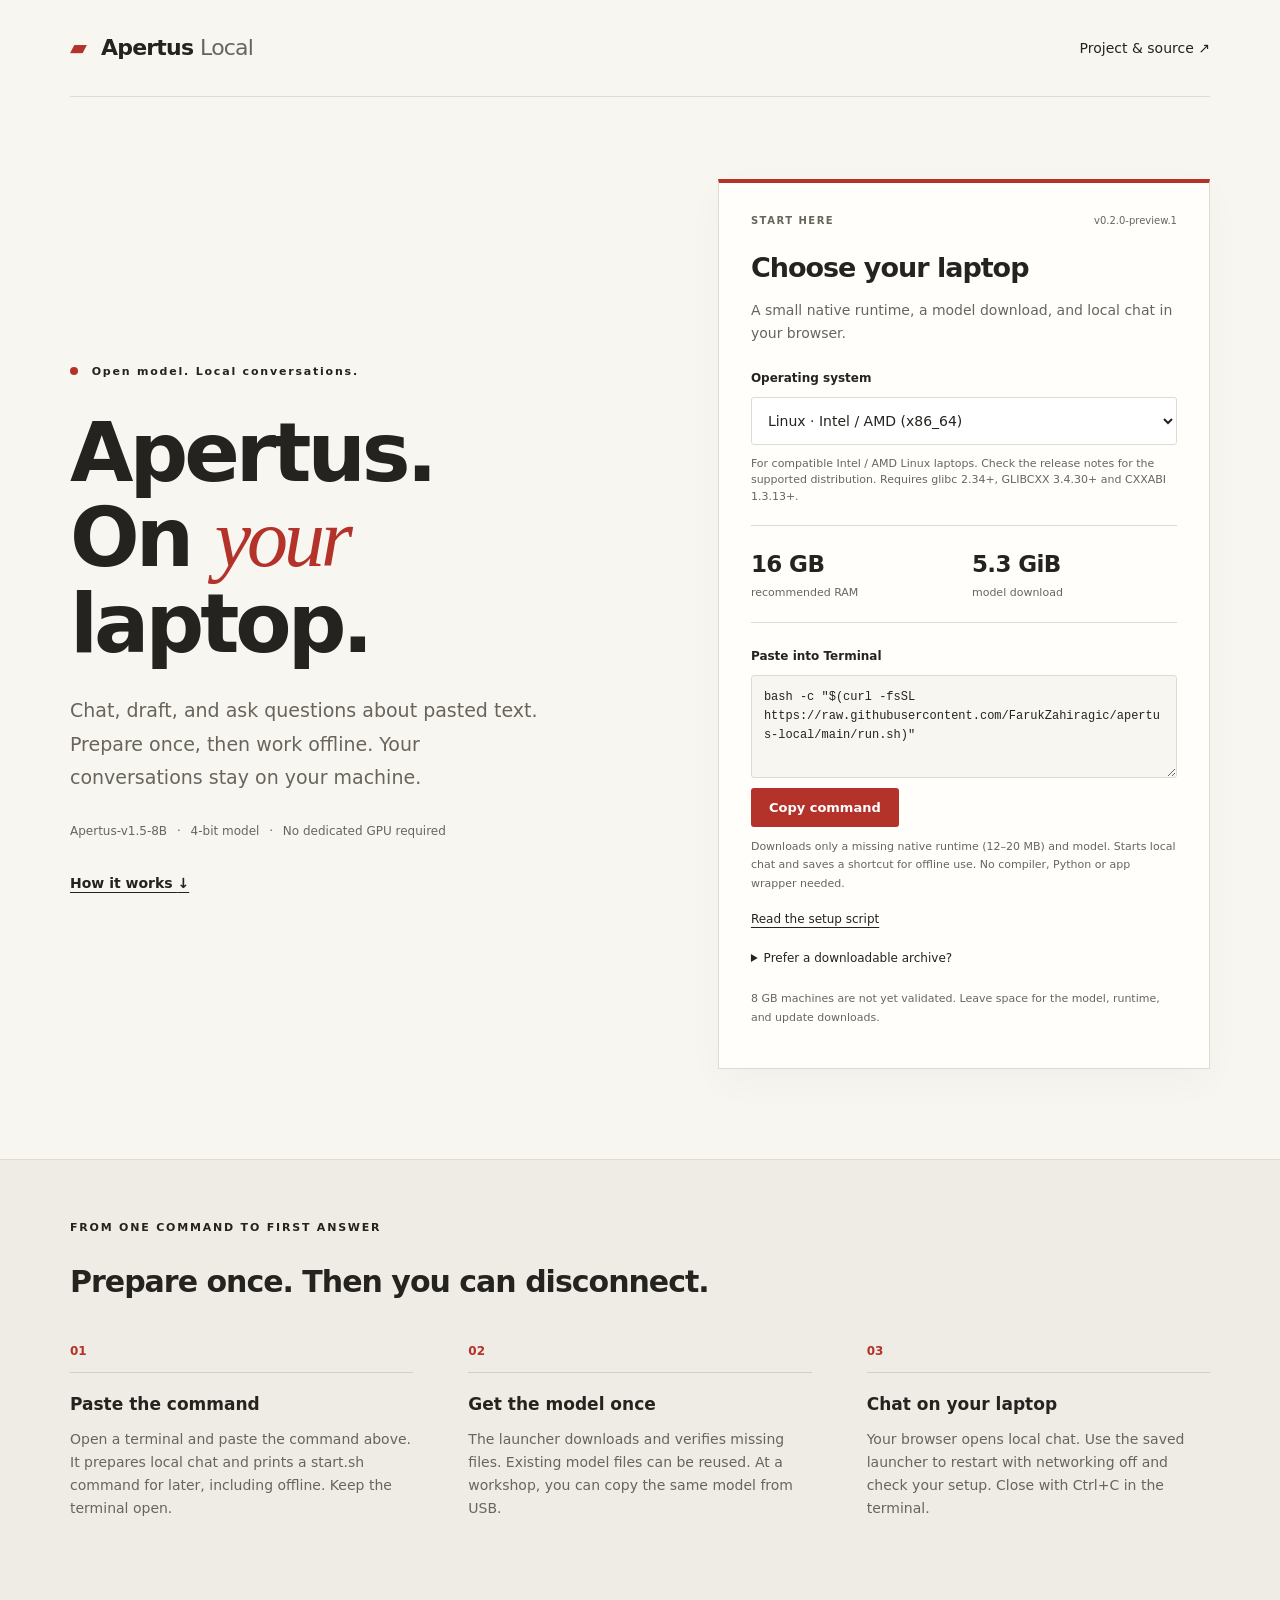
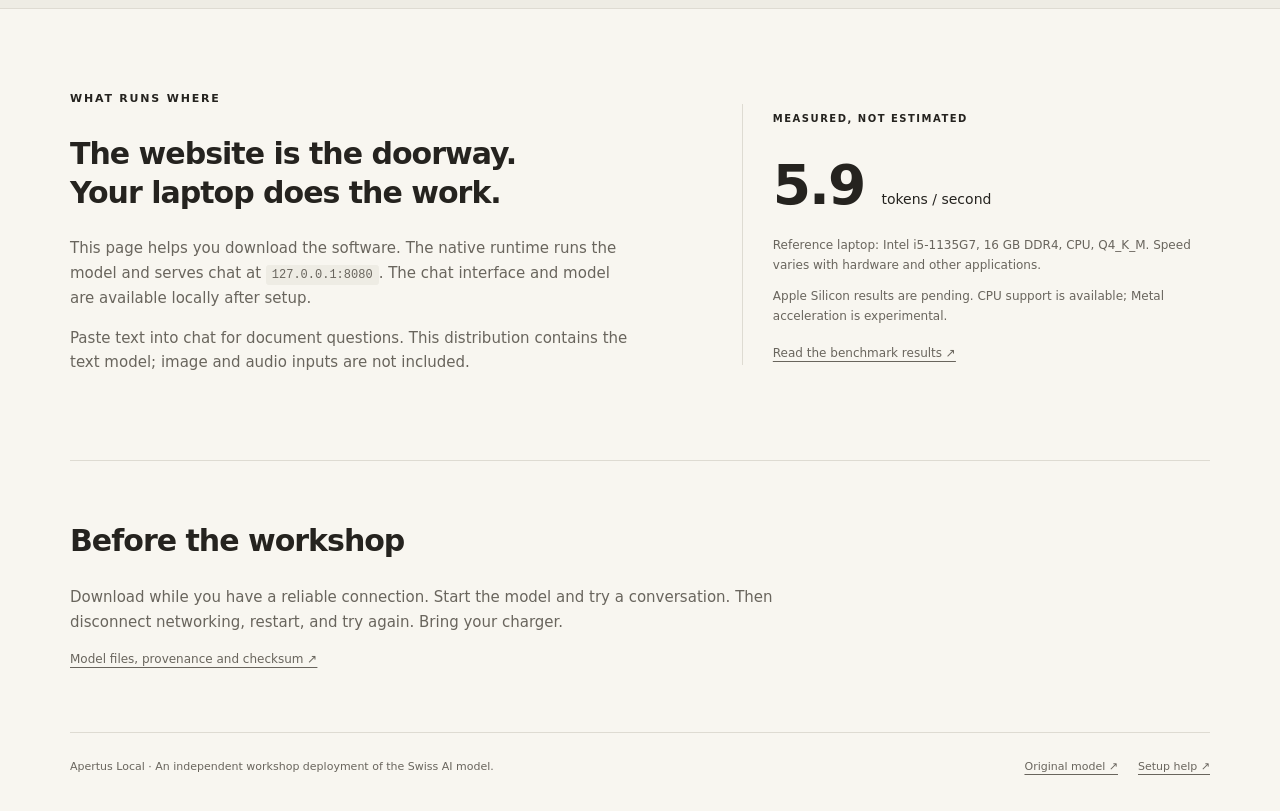
==== commit d3fd3f6f: "Merge pull request #28: one-command participant setup Add one-command participant setup for Mac, Lin" ====
--- a/hf-space/index.html
+++ b/hf-space/index.html
@@ -12,17 +12,18 @@
   <header class="wrap nav"><a class="wordmark" href="./"><span aria-hidden="true">▰</span> Apertus <span class="light">Local</span></a><a href="https://github.com/FarukZahiragic/apertus-local">Project &amp; source <span aria-hidden="true">↗</span></a></header>
   <main>
     <section class="wrap hero">
-      <div class="intro"><p class="eyebrow"><span class="dot"></span> Open model. Local conversations.</p><h1>Apertus.<br>On <em>your</em> laptop.</h1><p class="lead">Chat, draft, and ask questions about text, photos, and short audio clips. Prepare once, then work offline. Your conversations stay on your machine.</p><p class="model-label">Apertus-v1.5-8B <span>·</span> 4-bit model <span>·</span> No dedicated GPU required</p><a class="text-link" href="#how-it-works">How it works <span aria-hidden="true">↓</span></a></div>
+      <div class="intro"><p class="eyebrow"><span class="dot"></span> Open model. Local conversations.</p><h1>Apertus.<br>On <em>your</em> laptop.</h1><p class="lead">Chat, draft, and ask questions about pasted text. Prepare once, then work offline. Your conversations stay on your machine.</p><p class="model-label">Apertus-v1.5-8B <span>·</span> 4-bit model <span>·</span> No dedicated GPU required</p><a class="text-link" href="#how-it-works">How it works <span aria-hidden="true">↓</span></a></div>
       <section class="download-panel" aria-labelledby="download-title"><div class="panel-top"><span class="step-label">START HERE</span><span id="version">Preparing a release</span></div><h2 id="download-title">Choose your laptop</h2><p>A small native runtime, a model download, and local chat in your browser.</p>
         <label for="platform">Operating system</label><select id="platform"><option value="macos-arm64">macOS · Apple Silicon (M-series)</option><option value="linux-x86_64">Linux · Intel / AMD (x86_64)</option><option value="windows-x86_64">Windows · Intel / AMD (x86_64)</option><option value="windows-arm64">Windows · ARM / Snapdragon</option></select>
         <p id="platform-note" class="device-note">On a Mac, check About This Mac for an Apple M-series chip.</p>
-        <div class="requirements"><div><strong>16 GB</strong><span>recommended RAM</span></div><div><strong>6.1 GiB</strong><span>one-time model files</span></div></div>
-        <a id="download" class="download-button disabled" aria-disabled="true">Preparing download <span aria-hidden="true">↓</span></a><p id="status" class="status" role="status" aria-live="polite">Loading release information…</p><p><a id="mac-guide" href="macos-first-start.html" hidden>Mac first-launch instructions ↗</a><a id="windows-guide" href="windows-first-start.html" hidden>Windows first-launch instructions ↗</a></p><a id="checksum" hidden>Verify the package checksum</a>
+        <div class="requirements"><div><strong>16 GB</strong><span>recommended RAM</span></div><div><strong>5.3 GiB</strong><span>model download</span></div></div>
+        <div id="command-panel" hidden><label id="shell-label" for="start-command">Paste into Terminal</label><textarea id="start-command" rows="4" readonly spellcheck="false"></textarea><button id="copy-command" type="button">Copy command</button><p class="small">Downloads only a missing native runtime (12–20 MB) and model. Starts local chat and saves a shortcut for offline use. No compiler, Python or app wrapper needed.</p><a id="command-source">Read the setup script</a></div>
+        <details><summary>Prefer a downloadable archive?</summary><a id="download" class="download-button disabled" aria-disabled="true">Preparing download <span aria-hidden="true">↓</span></a><p id="status" class="status" role="status" aria-live="polite">Loading release information…</p><p><a id="mac-guide" href="macos-first-start.html" hidden>Mac first-launch instructions ↗</a><a id="windows-guide" href="windows-first-start.html" hidden>Windows first-launch instructions ↗</a></p><a id="checksum" hidden>Verify the package checksum</a></details>
         <p class="small">8 GB machines are not yet validated. Leave space for the model, runtime, and update downloads.</p>
       </section>
     </section>
-    <section id="how-it-works" class="steps-section"><div class="wrap"><p class="eyebrow">FROM DOWNLOAD TO FIRST ANSWER</p><h2>Three steps. Then you can disconnect.</h2><ol class="steps"><li><span class="number">01</span><h3>Download &amp; open</h3><p id="open-instructions">Extract the package and open Apertus Local. Keep its terminal window open while you chat.</p></li><li><span class="number">02</span><h3>Get the model once</h3><p>The launcher downloads and verifies both model files, about 6.1 GiB in total. Interrupted downloads resume. At a workshop, you can copy both files from USB.</p></li><li><span class="number">03</span><h3>Chat on your laptop</h3><p>Your browser opens the local chat page. After preparation, restart with networking off to check your setup. Close with Ctrl+C in the terminal.</p></li></ol></div></section>
-    <section class="wrap details"><div><p class="eyebrow">WHAT RUNS WHERE</p><h2>The website is the doorway.<br>Your laptop does the work.</h2><p>This page helps you download the software. The native runtime runs the model and serves chat at <code>127.0.0.1:8080</code>. The chat interface and model are available locally after setup.</p><p>Paste text or attach a photo or short audio clip in local chat. Your laptop processes the attachments and answers in text. Start with one clear photo or less than 15 seconds of speech; processing attachments takes extra time.</p></div><aside class="measurement"><span class="step-label">MEASURED, NOT ESTIMATED</span><strong>5.9 <small>tokens / second</small></strong><p>Measured text-only run: Intel i5-1135G7, 16 GB DDR4, CPU, Q4_K_M. Speed varies with hardware and other applications.</p><p>Formal Apple Silicon benchmarks are pending. Native Mac CPU and partial Metal inference checks passed; Metal remains opt-in.</p><a href="https://github.com/FarukZahiragic/apertus-local/blob/main/benchmarks/results.md">Read the benchmark results ↗</a></aside></section>
+    <section id="how-it-works" class="steps-section"><div class="wrap"><p class="eyebrow">FROM ONE COMMAND TO FIRST ANSWER</p><h2>Prepare once. Then you can disconnect.</h2><ol class="steps"><li><span class="number">01</span><h3>Paste the command</h3><p id="open-instructions">Open Terminal or PowerShell and paste the command above. Keep its window open while you chat.</p></li><li><span class="number">02</span><h3>Get the model once</h3><p>The launcher downloads and verifies missing files. Existing model files can be reused. At a workshop, you can copy the same model from USB.</p></li><li><span class="number">03</span><h3>Chat on your laptop</h3><p>Your browser opens local chat. Use the saved launcher to restart with networking off and check your setup. Close with Ctrl+C in the terminal.</p></li></ol></div></section>
+    <section class="wrap details"><div><p class="eyebrow">WHAT RUNS WHERE</p><h2>The website is the doorway.<br>Your laptop does the work.</h2><p>This page helps you download the software. The native runtime runs the model and serves chat at <code>127.0.0.1:8080</code>. The chat interface and model are available locally after setup.</p><p>Paste text into chat for document questions. This distribution contains the text model; image and audio inputs are not included.</p></div><aside class="measurement"><span class="step-label">MEASURED, NOT ESTIMATED</span><strong>5.9 <small>tokens / second</small></strong><p>Reference laptop: Intel i5-1135G7, 16 GB DDR4, CPU, Q4_K_M. Speed varies with hardware and other applications.</p><p>Apple Silicon results are pending. CPU support is available; Metal acceleration is experimental.</p><a href="https://github.com/FarukZahiragic/apertus-local/blob/main/benchmarks/results.md">Read the benchmark results ↗</a></aside></section>
     <section class="wrap before"><h2>Before the workshop</h2><p>Download while you have a reliable connection. Start the model and try a conversation. Then disconnect networking, restart, and try again. Bring your charger.</p><p id="model-link" class="small">The model download location will appear here when published.</p></section>
     <noscript><p class="wrap">JavaScript is needed to select a release. Use the <a href="https://github.com/FarukZahiragic/apertus-local/releases">project releases</a> and the installation instructions.</p></noscript>
   </main>
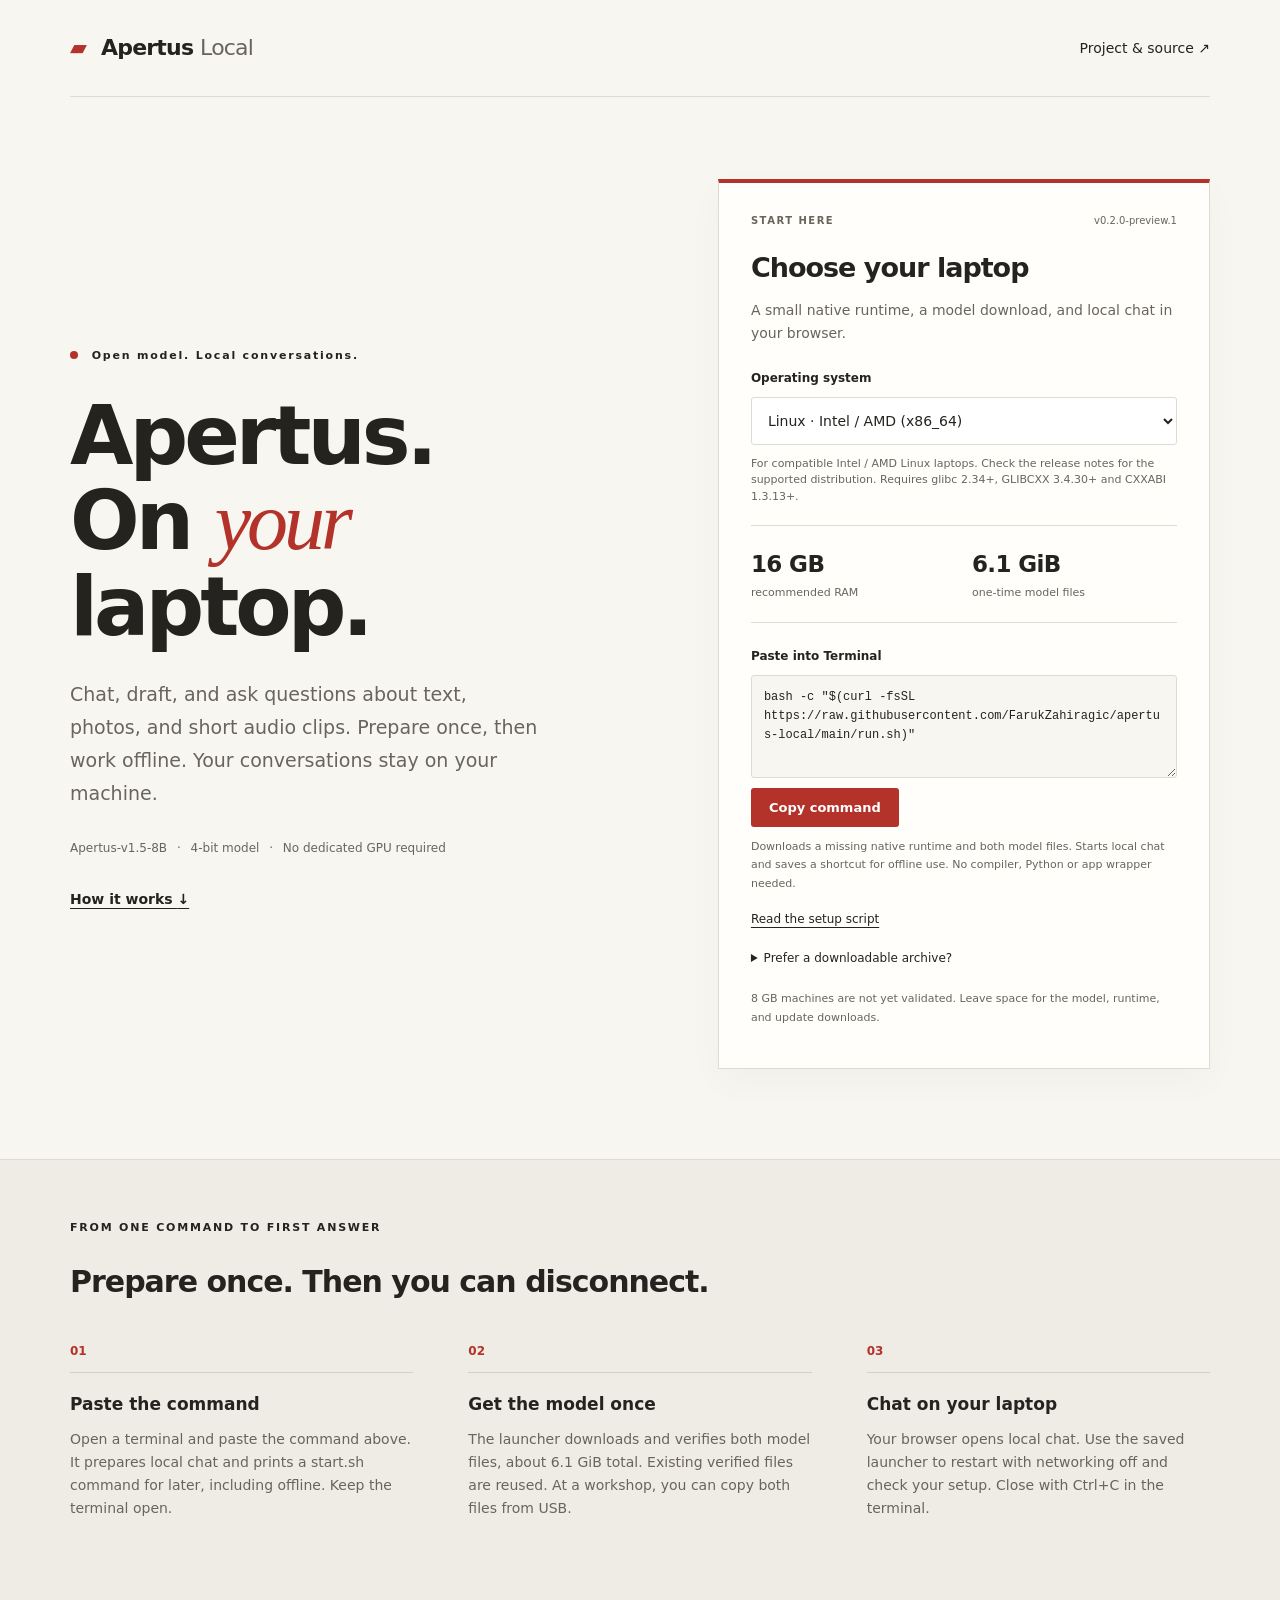
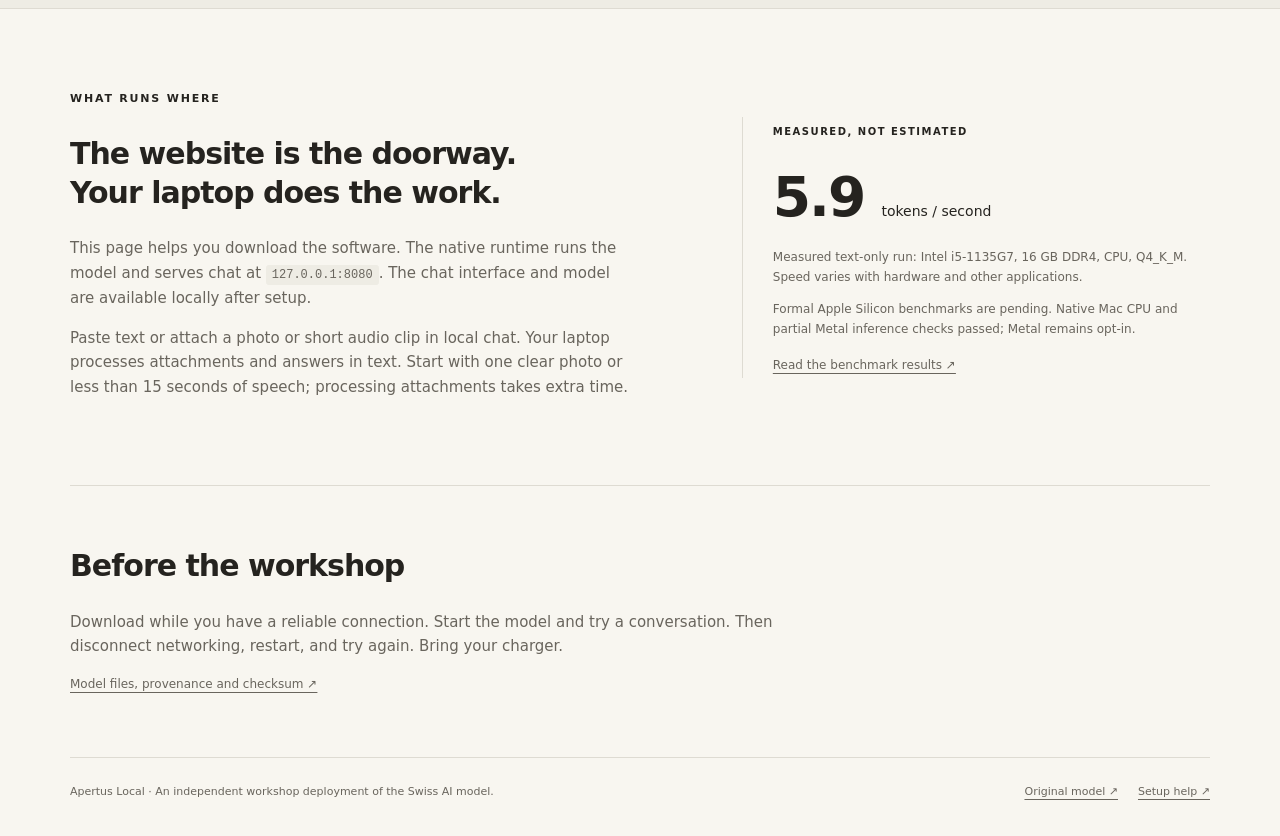
==== commit ee75c8f7: "Integrate one-command setup with accepted multimodal release" ====
--- a/hf-space/index.html
+++ b/hf-space/index.html
@@ -12,18 +12,18 @@
   <header class="wrap nav"><a class="wordmark" href="./"><span aria-hidden="true">▰</span> Apertus <span class="light">Local</span></a><a href="https://github.com/FarukZahiragic/apertus-local">Project &amp; source <span aria-hidden="true">↗</span></a></header>
   <main>
     <section class="wrap hero">
-      <div class="intro"><p class="eyebrow"><span class="dot"></span> Open model. Local conversations.</p><h1>Apertus.<br>On <em>your</em> laptop.</h1><p class="lead">Chat, draft, and ask questions about pasted text. Prepare once, then work offline. Your conversations stay on your machine.</p><p class="model-label">Apertus-v1.5-8B <span>·</span> 4-bit model <span>·</span> No dedicated GPU required</p><a class="text-link" href="#how-it-works">How it works <span aria-hidden="true">↓</span></a></div>
+      <div class="intro"><p class="eyebrow"><span class="dot"></span> Open model. Local conversations.</p><h1>Apertus.<br>On <em>your</em> laptop.</h1><p class="lead">Chat, draft, and ask questions about text, photos, and short audio clips. Prepare once, then work offline. Your conversations stay on your machine.</p><p class="model-label">Apertus-v1.5-8B <span>·</span> 4-bit model <span>·</span> No dedicated GPU required</p><a class="text-link" href="#how-it-works">How it works <span aria-hidden="true">↓</span></a></div>
       <section class="download-panel" aria-labelledby="download-title"><div class="panel-top"><span class="step-label">START HERE</span><span id="version">Preparing a release</span></div><h2 id="download-title">Choose your laptop</h2><p>A small native runtime, a model download, and local chat in your browser.</p>
         <label for="platform">Operating system</label><select id="platform"><option value="macos-arm64">macOS · Apple Silicon (M-series)</option><option value="linux-x86_64">Linux · Intel / AMD (x86_64)</option><option value="windows-x86_64">Windows · Intel / AMD (x86_64)</option><option value="windows-arm64">Windows · ARM / Snapdragon</option></select>
         <p id="platform-note" class="device-note">On a Mac, check About This Mac for an Apple M-series chip.</p>
-        <div class="requirements"><div><strong>16 GB</strong><span>recommended RAM</span></div><div><strong>5.3 GiB</strong><span>model download</span></div></div>
-        <div id="command-panel" hidden><label id="shell-label" for="start-command">Paste into Terminal</label><textarea id="start-command" rows="4" readonly spellcheck="false"></textarea><button id="copy-command" type="button">Copy command</button><p class="small">Downloads only a missing native runtime (12–20 MB) and model. Starts local chat and saves a shortcut for offline use. No compiler, Python or app wrapper needed.</p><a id="command-source">Read the setup script</a></div>
+        <div class="requirements"><div><strong>16 GB</strong><span>recommended RAM</span></div><div><strong>6.1 GiB</strong><span>one-time model files</span></div></div>
+        <div id="command-panel" hidden><label id="shell-label" for="start-command">Paste into Terminal</label><textarea id="start-command" rows="4" readonly spellcheck="false"></textarea><button id="copy-command" type="button">Copy command</button><p class="small">Downloads a missing native runtime and both model files. Starts local chat and saves a shortcut for offline use. No compiler, Python or app wrapper needed.</p><a id="command-source">Read the setup script</a></div>
         <details><summary>Prefer a downloadable archive?</summary><a id="download" class="download-button disabled" aria-disabled="true">Preparing download <span aria-hidden="true">↓</span></a><p id="status" class="status" role="status" aria-live="polite">Loading release information…</p><p><a id="mac-guide" href="macos-first-start.html" hidden>Mac first-launch instructions ↗</a><a id="windows-guide" href="windows-first-start.html" hidden>Windows first-launch instructions ↗</a></p><a id="checksum" hidden>Verify the package checksum</a></details>
         <p class="small">8 GB machines are not yet validated. Leave space for the model, runtime, and update downloads.</p>
       </section>
     </section>
-    <section id="how-it-works" class="steps-section"><div class="wrap"><p class="eyebrow">FROM ONE COMMAND TO FIRST ANSWER</p><h2>Prepare once. Then you can disconnect.</h2><ol class="steps"><li><span class="number">01</span><h3>Paste the command</h3><p id="open-instructions">Open Terminal or PowerShell and paste the command above. Keep its window open while you chat.</p></li><li><span class="number">02</span><h3>Get the model once</h3><p>The launcher downloads and verifies missing files. Existing model files can be reused. At a workshop, you can copy the same model from USB.</p></li><li><span class="number">03</span><h3>Chat on your laptop</h3><p>Your browser opens local chat. Use the saved launcher to restart with networking off and check your setup. Close with Ctrl+C in the terminal.</p></li></ol></div></section>
-    <section class="wrap details"><div><p class="eyebrow">WHAT RUNS WHERE</p><h2>The website is the doorway.<br>Your laptop does the work.</h2><p>This page helps you download the software. The native runtime runs the model and serves chat at <code>127.0.0.1:8080</code>. The chat interface and model are available locally after setup.</p><p>Paste text into chat for document questions. This distribution contains the text model; image and audio inputs are not included.</p></div><aside class="measurement"><span class="step-label">MEASURED, NOT ESTIMATED</span><strong>5.9 <small>tokens / second</small></strong><p>Reference laptop: Intel i5-1135G7, 16 GB DDR4, CPU, Q4_K_M. Speed varies with hardware and other applications.</p><p>Apple Silicon results are pending. CPU support is available; Metal acceleration is experimental.</p><a href="https://github.com/FarukZahiragic/apertus-local/blob/main/benchmarks/results.md">Read the benchmark results ↗</a></aside></section>
+    <section id="how-it-works" class="steps-section"><div class="wrap"><p class="eyebrow">FROM ONE COMMAND TO FIRST ANSWER</p><h2>Prepare once. Then you can disconnect.</h2><ol class="steps"><li><span class="number">01</span><h3>Paste the command</h3><p id="open-instructions">Open Terminal or PowerShell and paste the command above. Keep its window open while you chat.</p></li><li><span class="number">02</span><h3>Get the model once</h3><p>The launcher downloads and verifies both model files, about 6.1 GiB total. Existing verified files are reused. At a workshop, you can copy both files from USB.</p></li><li><span class="number">03</span><h3>Chat on your laptop</h3><p>Your browser opens local chat. Use the saved launcher to restart with networking off and check your setup. Close with Ctrl+C in the terminal.</p></li></ol></div></section>
+    <section class="wrap details"><div><p class="eyebrow">WHAT RUNS WHERE</p><h2>The website is the doorway.<br>Your laptop does the work.</h2><p>This page helps you download the software. The native runtime runs the model and serves chat at <code>127.0.0.1:8080</code>. The chat interface and model are available locally after setup.</p><p>Paste text or attach a photo or short audio clip in local chat. Your laptop processes attachments and answers in text. Start with one clear photo or less than 15 seconds of speech; processing attachments takes extra time.</p></div><aside class="measurement"><span class="step-label">MEASURED, NOT ESTIMATED</span><strong>5.9 <small>tokens / second</small></strong><p>Measured text-only run: Intel i5-1135G7, 16 GB DDR4, CPU, Q4_K_M. Speed varies with hardware and other applications.</p><p>Formal Apple Silicon benchmarks are pending. Native Mac CPU and partial Metal inference checks passed; Metal remains opt-in.</p><a href="https://github.com/FarukZahiragic/apertus-local/blob/main/benchmarks/results.md">Read the benchmark results ↗</a></aside></section>
     <section class="wrap before"><h2>Before the workshop</h2><p>Download while you have a reliable connection. Start the model and try a conversation. Then disconnect networking, restart, and try again. Bring your charger.</p><p id="model-link" class="small">The model download location will appear here when published.</p></section>
     <noscript><p class="wrap">JavaScript is needed to select a release. Use the <a href="https://github.com/FarukZahiragic/apertus-local/releases">project releases</a> and the installation instructions.</p></noscript>
   </main>
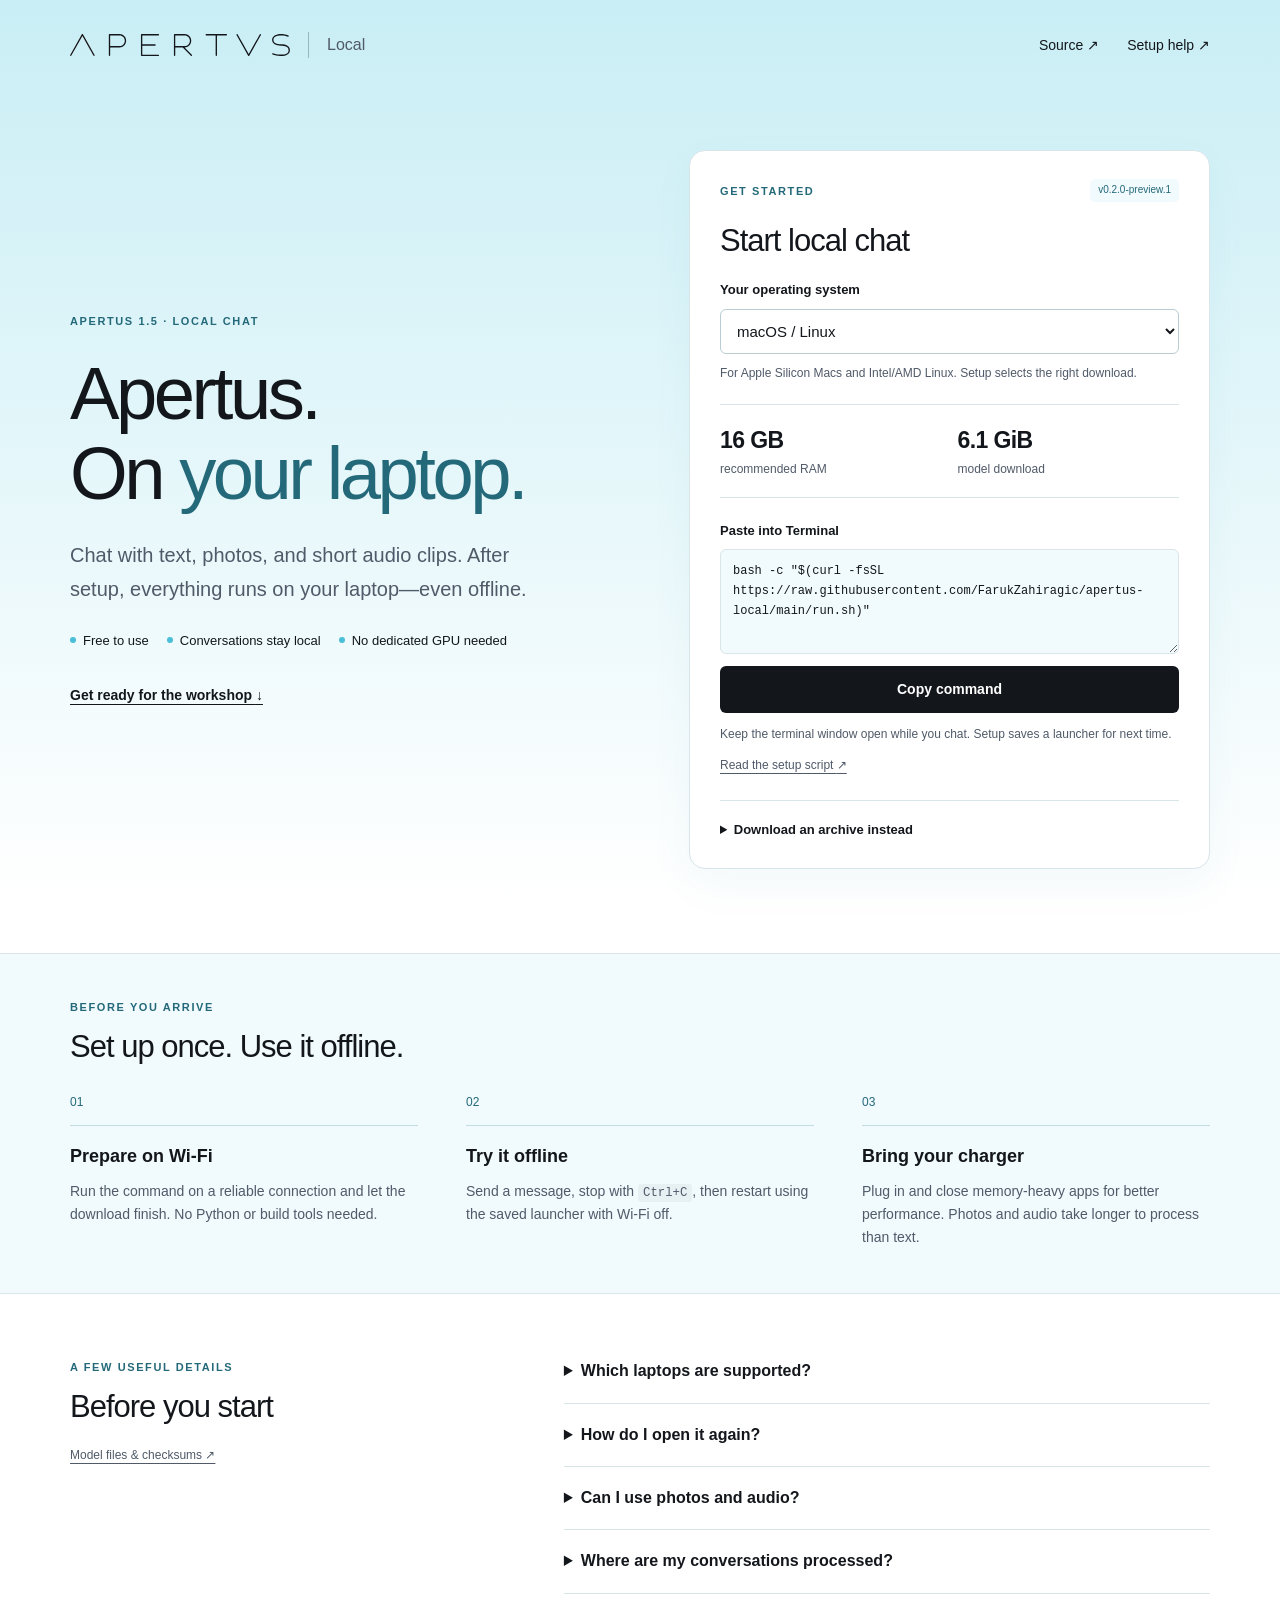
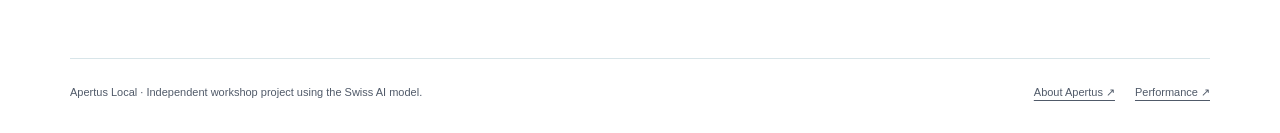
==== commit 8b6f96bf: "Simplify Space setup and refresh official Apertus branding" ====
--- a/hf-space/index.html
+++ b/hf-space/index.html
@@ -3,30 +3,78 @@
 <head>
   <meta charset="utf-8">
   <meta name="viewport" content="width=device-width,initial-scale=1">
-  <meta name="description" content="Download Apertus 8B for private, offline chat on your laptop. Prepare once, then work without an internet connection.">
-  <title>Apertus Local — your laptop, your conversations</title>
+  <meta name="description" content="Run Apertus 1.5 on your laptop. Free local chat with text, photos and audio, ready for offline use after setup.">
+  <meta name="theme-color" content="#c9eef5">
+  <title>Apertus Local — on your laptop</title>
+  <link rel="icon" href="assets/favicon.svg" type="image/svg+xml">
   <link rel="stylesheet" href="style.css">
   <script src="app.js" defer></script>
 </head>
 <body>
-  <header class="wrap nav"><a class="wordmark" href="./"><span aria-hidden="true">▰</span> Apertus <span class="light">Local</span></a><a href="https://github.com/FarukZahiragic/apertus-local">Project &amp; source <span aria-hidden="true">↗</span></a></header>
+  <a class="skip-link" href="#setup">Skip to setup</a>
+  <header class="wrap nav">
+    <a class="wordmark" href="./" aria-label="Apertus Local home"><img src="assets/apertvs.svg" width="220" height="22" alt="Apertus"><span>Local</span></a>
+    <nav aria-label="Main navigation"><a href="https://github.com/FarukZahiragic/apertus-local">Source <span aria-hidden="true">↗</span></a><a href="https://github.com/FarukZahiragic/apertus-local/blob/main/docs/DISTRIBUTION.md">Setup help <span aria-hidden="true">↗</span></a></nav>
+  </header>
   <main>
     <section class="wrap hero">
-      <div class="intro"><p class="eyebrow"><span class="dot"></span> Open model. Local conversations.</p><h1>Apertus.<br>On <em>your</em> laptop.</h1><p class="lead">Chat, draft, and ask questions about text, photos, and short audio clips. Prepare once, then work offline. Your conversations stay on your machine.</p><p class="model-label">Apertus-v1.5-8B <span>·</span> 4-bit model <span>·</span> No dedicated GPU required</p><a class="text-link" href="#how-it-works">How it works <span aria-hidden="true">↓</span></a></div>
-      <section class="download-panel" aria-labelledby="download-title"><div class="panel-top"><span class="step-label">START HERE</span><span id="version">Preparing a release</span></div><h2 id="download-title">Choose your laptop</h2><p>A small native runtime, a model download, and local chat in your browser.</p>
-        <label for="platform">Operating system</label><select id="platform"><option value="macos-arm64">macOS · Apple Silicon (M-series)</option><option value="linux-x86_64">Linux · Intel / AMD (x86_64)</option><option value="windows-x86_64">Windows · Intel / AMD (x86_64)</option><option value="windows-arm64">Windows · ARM / Snapdragon</option></select>
-        <p id="platform-note" class="device-note">On a Mac, check About This Mac for an Apple M-series chip.</p>
-        <div class="requirements"><div><strong>16 GB</strong><span>recommended RAM</span></div><div><strong>6.1 GiB</strong><span>one-time model files</span></div></div>
-        <div id="command-panel" hidden><label id="shell-label" for="start-command">Paste into Terminal</label><textarea id="start-command" rows="4" readonly spellcheck="false"></textarea><button id="copy-command" type="button">Copy command</button><p class="small">Downloads a missing native runtime and both model files. Starts local chat and saves a shortcut for offline use. No compiler, Python or app wrapper needed.</p><a id="command-source">Read the setup script</a></div>
-        <details><summary>Prefer a downloadable archive?</summary><a id="download" class="download-button disabled" aria-disabled="true">Preparing download <span aria-hidden="true">↓</span></a><p id="status" class="status" role="status" aria-live="polite">Loading release information…</p><p><a id="mac-guide" href="macos-first-start.html" hidden>Mac first-launch instructions ↗</a><a id="windows-guide" href="windows-first-start.html" hidden>Windows first-launch instructions ↗</a></p><a id="checksum" hidden>Verify the package checksum</a></details>
-        <p class="small">8 GB machines are not yet validated. Leave space for the model, runtime, and update downloads.</p>
+      <div class="intro">
+        <p class="eyebrow">APERTUS 1.5 · LOCAL CHAT</p>
+        <h1>Apertus.<br>On <span>your laptop.</span></h1>
+        <p class="lead">Chat with text, photos, and short audio clips. After setup, everything runs on your laptop—even offline.</p>
+        <ul class="benefits" aria-label="Features"><li>Free to use</li><li>Conversations stay local</li><li>No dedicated GPU needed</li></ul>
+        <a class="text-link" href="#before-you-arrive">Get ready for the workshop <span aria-hidden="true">↓</span></a>
+      </div>
+      <section id="setup" class="download-panel" aria-labelledby="download-title">
+        <div class="panel-top"><span class="eyebrow">GET STARTED</span><span id="version" class="version">Loading release…</span></div>
+        <h2 id="download-title">Start local chat</h2>
+        <label for="platform">Your operating system</label>
+        <select id="platform"><option value="macos-linux">macOS / Linux</option><option value="windows">Windows</option></select>
+        <p id="platform-note" class="device-note">Setup automatically selects the right download for your laptop.</p>
+        <div class="requirements"><div><strong>16 GB</strong><span>recommended RAM</span></div><div><strong>6.1 GiB</strong><span>model download</span></div></div>
+        <div id="command-panel" hidden>
+          <label id="shell-label" for="start-command">Paste into Terminal</label>
+          <textarea id="start-command" rows="4" readonly spellcheck="false" aria-describedby="command-help"></textarea>
+          <button id="copy-command" type="button">Copy command</button>
+          <span id="copy-status" class="sr-only" role="status" aria-live="polite"></span>
+          <p id="command-help" class="small">Keep the terminal window open while you chat. Setup saves a launcher for next time.</p>
+          <a id="command-source" class="small">Read the setup script <span aria-hidden="true">↗</span></a>
+        </div>
+        <p id="status" class="status" role="status" aria-live="polite">Loading release information…</p>
+        <details class="archives">
+          <summary>Download an archive instead</summary>
+          <p class="small">Choose your hardware, extract the archive, and follow its included instructions.</p>
+          <ul class="archive-list">
+            <li id="archive-macos-arm64"><a id="download-macos-arm64" class="archive-download disabled" aria-disabled="true">Apple Silicon Mac ↓</a><p id="requirements-macos-arm64" class="small"></p><div class="archive-links"><a id="checksum-macos-arm64" hidden>Checksum</a><a href="macos-first-start.html">Mac first-start guide ↗</a></div></li>
+            <li id="archive-linux-x86_64"><a id="download-linux-x86_64" class="archive-download disabled" aria-disabled="true">Linux · Intel / AMD ↓</a><p id="requirements-linux-x86_64" class="small"></p><div class="archive-links"><a id="checksum-linux-x86_64" hidden>Checksum</a></div></li>
+            <li id="archive-windows-x86_64" hidden><a id="download-windows-x86_64" class="archive-download disabled" aria-disabled="true">Windows · Intel / AMD ↓</a><p id="requirements-windows-x86_64" class="small"></p><div class="archive-links"><a id="checksum-windows-x86_64" hidden>Checksum</a><a href="windows-first-start.html">Windows first-start guide ↗</a></div></li>
+            <li id="archive-windows-arm64" hidden><a id="download-windows-arm64" class="archive-download disabled" aria-disabled="true">Windows · ARM / Snapdragon ↓</a><p id="requirements-windows-arm64" class="small"></p><div class="archive-links"><a id="checksum-windows-arm64" hidden>Checksum</a><a href="windows-first-start.html">Windows first-start guide ↗</a></div></li>
+          </ul>
+        </details>
       </section>
     </section>
-    <section id="how-it-works" class="steps-section"><div class="wrap"><p class="eyebrow">FROM ONE COMMAND TO FIRST ANSWER</p><h2>Prepare once. Then you can disconnect.</h2><ol class="steps"><li><span class="number">01</span><h3>Paste the command</h3><p id="open-instructions">Open Terminal or PowerShell and paste the command above. Keep its window open while you chat.</p></li><li><span class="number">02</span><h3>Get the model once</h3><p>The launcher downloads and verifies both model files, about 6.1 GiB total. Existing verified files are reused. At a workshop, you can copy both files from USB.</p></li><li><span class="number">03</span><h3>Chat on your laptop</h3><p>Your browser opens local chat. Use the saved launcher to restart with networking off and check your setup. Close with Ctrl+C in the terminal.</p></li></ol></div></section>
-    <section class="wrap details"><div><p class="eyebrow">WHAT RUNS WHERE</p><h2>The website is the doorway.<br>Your laptop does the work.</h2><p>This page helps you download the software. The native runtime runs the model and serves chat at <code>127.0.0.1:8080</code>. The chat interface and model are available locally after setup.</p><p>Paste text or attach a photo or short audio clip in local chat. Your laptop processes attachments and answers in text. Start with one clear photo or less than 15 seconds of speech; processing attachments takes extra time.</p></div><aside class="measurement"><span class="step-label">MEASURED, NOT ESTIMATED</span><strong>5.9 <small>tokens / second</small></strong><p>Measured text-only run: Intel i5-1135G7, 16 GB DDR4, CPU, Q4_K_M. Speed varies with hardware and other applications.</p><p>Formal Apple Silicon benchmarks are pending. Native Mac CPU and partial Metal inference checks passed; Metal remains opt-in.</p><a href="https://github.com/FarukZahiragic/apertus-local/blob/main/benchmarks/results.md">Read the benchmark results ↗</a></aside></section>
-    <section class="wrap before"><h2>Before the workshop</h2><p>Download while you have a reliable connection. Start the model and try a conversation. Then disconnect networking, restart, and try again. Bring your charger.</p><p id="model-link" class="small">The model download location will appear here when published.</p></section>
-    <noscript><p class="wrap">JavaScript is needed to select a release. Use the <a href="https://github.com/FarukZahiragic/apertus-local/releases">project releases</a> and the installation instructions.</p></noscript>
+    <section id="before-you-arrive" class="workshop-section">
+      <div class="wrap">
+        <p class="eyebrow">BEFORE YOU ARRIVE</p>
+        <h2>Set up once. Use it offline.</h2>
+        <ol class="steps">
+          <li><span class="number">01</span><h3>Prepare on Wi-Fi</h3><p>Run the command on a reliable connection and let the download finish. No Python or build tools needed.</p></li>
+          <li><span class="number">02</span><h3>Try it offline</h3><p>Send a message, stop with <kbd>Ctrl+C</kbd>, then restart using the saved launcher with Wi-Fi off.</p></li>
+          <li><span class="number">03</span><h3>Bring your charger</h3><p>Plug in and close memory-heavy apps for better performance. Photos and audio take longer to process than text.</p></li>
+        </ol>
+      </div>
+    </section>
+    <section class="wrap questions" aria-labelledby="questions-title">
+      <div><p class="eyebrow">A FEW USEFUL DETAILS</p><h2 id="questions-title">Before you start</h2><p id="model-link" class="small"><a href="https://huggingface.co/faruk-zahiragic/Apertus-v1.5-8B-GGUF">Model files &amp; checksums ↗</a></p></div>
+      <div class="faq">
+        <details><summary>Which laptops are supported?</summary><p>Apple Silicon Macs with macOS 13.3 or later, 64-bit Windows 10 or later on Intel/AMD or ARM, and compatible Intel/AMD Linux systems. We recommend 16 GB RAM; 8 GB machines are not yet validated. Leave room for the model, runtime, and future downloads. <a href="https://github.com/FarukZahiragic/apertus-local/blob/main/docs/DISTRIBUTION.md">Full system requirements ↗</a></p></details>
+        <details><summary>How do I open it again?</summary><p>Setup prints the saved launcher path. On Windows, use <code>Start.cmd</code> and <code>Stop.cmd</code>. On macOS or Linux, run the saved <code>start.sh</code> command in Terminal and press <kbd>Ctrl+C</kbd> to stop. Keep the terminal window open while chatting.</p></details>
+        <details><summary>Can I use photos and audio?</summary><p>Yes. Attach a clear photo or a short audio clip in local chat; Apertus answers in text. Start with less than 15 seconds of speech. Your laptop processes the attachments, so response times depend on your hardware.</p></details>
+        <details><summary>Where are my conversations processed?</summary><p>On your laptop, in the local chat page opened by the launcher. This website provides downloads; it does not receive your conversations or attachments. Internet is needed for initial setup, then you can disconnect.</p></details>
+      </div>
+    </section>
+    <noscript><p class="wrap">Use the <a href="https://github.com/FarukZahiragic/apertus-local/releases">project downloads</a> and their installation instructions. Enable JavaScript to copy a setup command from this page.</p></noscript>
   </main>
-  <footer class="wrap"><p>Apertus Local · An independent workshop deployment of the Swiss AI model.</p><div><a href="https://huggingface.co/swiss-ai/Apertus-v1.5-8B">Original model ↗</a><a href="https://github.com/FarukZahiragic/apertus-local/blob/main/docs/DISTRIBUTION.md">Setup help ↗</a></div></footer>
+  <footer class="wrap"><p>Apertus Local · Independent workshop project using the Swiss AI model.</p><div><a href="https://www.apertus-ai.org/">About Apertus ↗</a><a href="https://github.com/FarukZahiragic/apertus-local/blob/main/benchmarks/results.md">Performance ↗</a></div></footer>
 </body>
 </html>
--- a/hf-space/style.css
+++ b/hf-space/style.css
@@ -1,2 +1,113 @@
-:root{--ink:#25231f;--muted:#69655d;--paper:#f8f6f0;--red:#b3322a;--line:#dedbd2;--white:#fffefb}*{box-sizing:border-box}html{scroll-behavior:smooth}body{margin:0;background:var(--paper);color:var(--ink);font-family:ui-sans-serif,system-ui,-apple-system,BlinkMacSystemFont,"Segoe UI",sans-serif;line-height:1.65}.wrap{width:min(1140px,calc(100% - 64px));margin-inline:auto}a{color:inherit;text-underline-offset:4px}a:focus-visible,select:focus-visible{outline:3px solid var(--red);outline-offset:5px}.nav{display:flex;align-items:center;justify-content:space-between;padding-block:30px;border-bottom:1px solid var(--line);font-size:14px}.nav>a{text-decoration:none}.wordmark{font-weight:750;font-size:22px;letter-spacing:-.8px}.wordmark>span:first-child{color:var(--red);margin-right:8px}.light{font-weight:400;color:var(--muted)}.hero{display:grid;grid-template-columns:1.15fr 1fr;gap:82px;align-items:center;padding-block:82px 90px}.eyebrow{font-size:11px;font-weight:750;letter-spacing:1.8px}.dot{display:inline-block;width:8px;height:8px;background:var(--red);border-radius:50%;margin-right:8px}h1{font-size:clamp(52px,6.5vw,82px);line-height:1.04;letter-spacing:-4px;font-weight:620;margin:28px 0}h1 em{font-family:Georgia,serif;font-weight:400;color:var(--red)}.lead{font-size:19px;line-height:1.75;max-width:470px;color:var(--muted)}.model-label{font-size:12px;color:var(--muted);margin-block:28px}.model-label span{padding-inline:6px}.text-link{font-size:14px;font-weight:650}.download-panel{background:var(--white);border:1px solid var(--line);border-top:4px solid var(--red);padding:30px 32px;box-shadow:0 12px 35px #25231f08}.panel-top{display:flex;justify-content:space-between;gap:16px;align-items:center;font-size:10px;color:var(--muted)}.step-label{font-size:10px;letter-spacing:1.5px;font-weight:750}.download-panel h2{font-size:27px;letter-spacing:-1px;line-height:1.2;margin-bottom:12px}.download-panel>p{font-size:14px;color:var(--muted)}label{display:block;font-size:12px;font-weight:650;margin-top:24px;margin-bottom:8px}select{width:100%;padding:14px 12px;color:var(--ink);border:1px solid var(--line);border-radius:3px;background:white;font:inherit;font-size:14px}.download-panel .device-note{font-size:11px;line-height:1.5;min-height:34px}.requirements{display:grid;grid-template-columns:1fr 1fr;border-block:1px solid var(--line);padding-block:20px;gap:16px;margin-block:20px}.requirements strong,.requirements span{display:block}.requirements strong{font-size:23px;letter-spacing:-.6px}.requirements span{font-size:11px;color:var(--muted)}.download-button{display:flex;justify-content:space-between;align-items:center;padding:15px 18px;border-radius:3px;background:var(--red);color:white;text-decoration:none;font-size:14px;font-weight:650}.download-button.disabled{background:#e7e4dc;color:#615d55;cursor:default}.download-panel .status{font-size:12px;margin-block:10px}.download-panel .small,.small{font-size:11px;color:var(--muted);line-height:1.7}#checksum{font-size:12px}.steps-section{background:#eeece4;border-block:1px solid var(--line);padding-block:48px 58px}h2{font-size:30px;font-weight:600;line-height:1.3;letter-spacing:-1px}.steps{padding:16px 0 0;list-style:none;display:grid;grid-template-columns:repeat(3,1fr);gap:55px}.number{font-size:12px;font-weight:700;color:var(--red);padding-bottom:10px;display:block;border-bottom:1px solid #d3cfc4}.steps h3{font-size:17px;font-weight:650;margin-bottom:10px}.steps p{font-size:14px;color:var(--muted);margin-top:0}.details{display:grid;grid-template-columns:1.2fr 1fr;gap:110px;padding-block:70px}.details>div>p:not(.eyebrow){font-size:15px;color:var(--muted)}code{font-size:12px;background:#eeece4;padding:3px 6px;border-radius:3px}.measurement{border-left:1px solid var(--line);padding-left:30px;align-self:center}.measurement>strong{display:block;font-size:55px;letter-spacing:-2px;line-height:1.4;margin-top:16px}.measurement small{font-size:14px;font-weight:400;letter-spacing:0}.measurement p,.measurement a{font-size:12px;color:var(--muted)}.before{border-top:1px solid var(--line);padding-block:35px 50px}.before>p{max-width:770px;color:var(--muted);font-size:15px}.before .small{font-size:12px}footer{border-top:1px solid var(--line);padding-block:25px 35px;display:flex;justify-content:space-between;gap:25px;font-size:11px;color:var(--muted)}footer>div{display:flex;gap:20px;align-items:center}footer p{margin:0}@media(max-width:900px){.hero{gap:35px}.details{gap:45px}.steps{gap:25px}h1{letter-spacing:-2.5px}.model-label span{padding-inline:2px}}@media(max-width:680px){.wrap{width:calc(100% - 36px)}.nav{padding-block:22px;font-size:12px}.wordmark{font-size:20px}.hero{grid-template-columns:1fr;padding-block:38px 45px;gap:30px}h1{font-size:62px;margin-block:22px}.lead{font-size:17px}.download-panel{padding:25px}.steps{grid-template-columns:1fr;gap:22px}.steps-section{padding-block:30px}.steps h3{margin-top:14px}.details{grid-template-columns:1fr;gap:30px;padding-block:40px}.measurement{padding-left:22px}.before{padding-block:24px 30px}footer{flex-direction:column;gap:12px}h2{font-size:27px}}@media(prefers-reduced-motion:reduce){html{scroll-behavior:auto}}
-#start-command{display:block;width:100%;resize:vertical;font:12px/1.6 ui-monospace,monospace;padding:12px;border:1px solid var(--line);border-radius:3px;background:var(--paper);color:var(--ink);overflow-wrap:anywhere}#copy-command{margin-top:10px;border:0;border-radius:3px;background:var(--red);color:white;padding:12px 18px;font:600 13px system-ui;cursor:pointer}#command-source,summary{font-size:12px}summary{cursor:pointer;margin-block:18px 10px}#start-command:focus-visible,#copy-command:focus-visible{outline:3px solid var(--red);outline-offset:3px}
+/* Official Apertus wordmark and blue palette: see assets/README.md. */
+:root {
+  --ink: #13171c;
+  --muted: #505a69;
+  --blue: #49bed8;
+  --blue-light: #c9eef5;
+  --blue-pale: #f1fafc;
+  --accent-text: #24697a;
+  --line: #d8e5e9;
+  --white: #fff;
+}
+* { box-sizing: border-box; }
+[hidden] { display: none !important; }
+html { scroll-behavior: smooth; }
+body { margin: 0; color: var(--ink); background: linear-gradient(180deg, var(--blue-light), var(--white) 900px) no-repeat; font-family: -apple-system, BlinkMacSystemFont, "Segoe UI", Roboto, "Helvetica Neue", Arial, sans-serif; line-height: 1.65; }
+.wrap { width: min(1140px, calc(100% - 64px)); margin-inline: auto; }
+a { color: inherit; text-underline-offset: 4px; }
+a:hover { color: var(--accent-text); }
+:is(a, button, select, textarea, summary):focus-visible { outline: 3px solid var(--accent-text); outline-offset: 4px; }
+.skip-link { position: absolute; top: -100px; left: 20px; padding: 12px; z-index: 2; background: var(--white); }
+.skip-link:focus { top: 12px; }
+.sr-only { position: absolute; width: 1px; height: 1px; padding: 0; margin: -1px; overflow: hidden; clip-path: inset(50%); white-space: nowrap; border: 0; }
+.nav { display: flex; align-items: center; justify-content: space-between; gap: 24px; padding-block: 32px; }
+.wordmark { display: inline-flex; align-items: center; gap: 18px; text-decoration: none; }
+.wordmark img { display: block; width: 220px; height: auto; }
+.wordmark span { padding-left: 18px; border-left: 1px solid #93b7c0; color: var(--muted); font-size: 16px; }
+.nav nav { display: flex; gap: 28px; font-size: 14px; }
+.nav nav a { text-decoration: none; }
+.hero { display: grid; grid-template-columns: 1.05fr 1fr; align-items: center; gap: 72px; padding-block: 60px 84px; }
+.eyebrow { margin: 0; font-size: 11px; font-weight: 650; letter-spacing: 1.6px; color: var(--accent-text); }
+h1 { margin: 24px 0; font-size: clamp(52px, 5.8vw, 76px); font-weight: 450; line-height: 1.08; letter-spacing: -3.5px; }
+h1 span { color: var(--accent-text); }
+.lead { max-width: 470px; margin-bottom: 24px; font-size: 20px; color: var(--muted); line-height: 1.7; }
+.benefits { display: flex; flex-wrap: wrap; gap: 8px 18px; padding: 0; margin: 0 0 30px; list-style: none; font-size: 13px; }
+.benefits li::before { content: ""; display: inline-block; width: 6px; height: 6px; margin: 0 7px 2px 0; border-radius: 50%; background: var(--blue); }
+.text-link { font-size: 14px; font-weight: 600; }
+h2 { margin: 12px 0 20px; font-size: 31px; font-weight: 500; line-height: 1.2; letter-spacing: -1px; }
+.download-panel { min-width: 0; background: var(--white); border: 1px solid var(--line); border-radius: 16px; padding: 28px 30px; box-shadow: 0 16px 45px #1e788c0c; scroll-margin-top: 24px; }
+.panel-top { display: flex; align-items: center; justify-content: space-between; gap: 12px; }
+.version { padding: 3px 8px; border-radius: 5px; background: var(--blue-pale); color: var(--accent-text); font-size: 10px; }
+.download-panel h2 { margin-top: 20px; }
+label { display: block; margin: 20px 0 8px; font-size: 13px; font-weight: 600; }
+select { width: 100%; padding: 12px; border: 1px solid #b9cdd3; border-radius: 6px; background: var(--white); color: var(--ink); font: inherit; font-size: 15px; }
+.device-note { margin: 10px 0 0; font-size: 12px; line-height: 1.55; color: var(--muted); }
+.requirements { display: grid; grid-template-columns: 1fr 1fr; gap: 16px; margin-block: 22px; padding-block: 17px; border-block: 1px solid var(--line); }
+.requirements strong, .requirements span { display: block; }
+.requirements strong { font-size: 23px; font-weight: 550; letter-spacing: -.6px; }
+.requirements span { font-size: 12px; color: var(--muted); }
+#start-command { display: block; width: 100%; resize: vertical; min-height: 104px; padding: 12px; border: 1px solid var(--line); border-radius: 6px; background: var(--blue-pale); color: var(--ink); font: 12px/1.65 ui-monospace, SFMono-Regular, Consolas, monospace; overflow-wrap: anywhere; }
+#copy-command { width: 100%; margin-top: 12px; padding: 13px 18px; border: 0; border-radius: 6px; background: var(--ink); color: var(--white); font: 600 14px/1.5 -apple-system, BlinkMacSystemFont, "Segoe UI", sans-serif; cursor: pointer; }
+#copy-command:hover { background: var(--accent-text); }
+.small { font-size: 12px; color: var(--muted); line-height: 1.65; }
+#command-help { margin-bottom: 6px; }
+.status { font-size: 13px; color: var(--muted); }
+.status:empty { display: none; }
+summary { cursor: pointer; font-size: 13px; font-weight: 550; }
+.archives { margin-top: 22px; padding-top: 18px; border-top: 1px solid var(--line); }
+.archive-list { list-style: none; padding: 0; margin: 0; }
+.archive-list li { border-top: 1px solid var(--line); padding-block: 14px; }
+.archive-list li:last-child { padding-bottom: 0; }
+.archive-download { font-size: 14px; font-weight: 600; }
+.archive-download.disabled { color: var(--muted); text-decoration: none; }
+.archive-list .small { margin-block: 5px; overflow-wrap: anywhere; }
+.archive-links { display: flex; flex-wrap: wrap; gap: 14px; font-size: 11px; color: var(--muted); }
+.workshop-section { padding-block: 44px; border-block: 1px solid var(--line); background: var(--blue-pale); }
+.steps { display: grid; grid-template-columns: repeat(3, 1fr); gap: 48px; margin: 28px 0 0; padding: 0; list-style: none; }
+.number { display: block; padding-bottom: 12px; border-bottom: 1px solid #c2dce3; font-size: 12px; color: var(--accent-text); }
+.steps h3 { margin: 16px 0 8px; font-size: 18px; font-weight: 550; }
+.steps p { margin: 0; font-size: 14px; color: var(--muted); }
+.questions { display: grid; grid-template-columns: 1fr 1.6fr; gap: 90px; padding-block: 64px; }
+.faq details { padding-block: 18px; border-bottom: 1px solid var(--line); }
+.faq details:first-child { padding-top: 0; }
+.faq summary { font-size: 16px; }
+.faq p { margin-bottom: 0; font-size: 14px; color: var(--muted); }
+code, kbd { padding: 2px 5px; border-radius: 3px; background: #e7f1f4; font: .88em/1.5 ui-monospace, SFMono-Regular, Consolas, monospace; overflow-wrap: anywhere; }
+footer { display: flex; justify-content: space-between; align-items: center; gap: 24px; border-top: 1px solid var(--line); padding-block: 24px 32px; font-size: 11px; color: var(--muted); }
+footer p { margin: 0; }
+footer > div { display: flex; gap: 20px; flex-shrink: 0; }
+/* First-start guides share the Space's typography and brand. */
+.before { max-width: 820px; padding-block: 38px 64px; }
+.before h1 { font-size: clamp(36px, 5vw, 58px); letter-spacing: -2px; }
+.before p, .before li { color: var(--muted); }
+.before li { padding-left: 5px; }
+@media (max-width: 1000px) {
+  .hero { gap: 36px; }
+  h1 { font-size: 60px; }
+  .lead { font-size: 18px; }
+  .questions { gap: 40px; }
+}
+@media (max-width: 760px) {
+  .wrap { width: calc(100% - 36px); }
+  .nav { padding-block: 24px; }
+  .wordmark { gap: 12px; }
+  .wordmark img { width: 172px; }
+  .wordmark span { padding-left: 12px; font-size: 14px; }
+  .nav nav { gap: 16px; font-size: 12px; }
+  .hero { grid-template-columns: 1fr; gap: 32px; padding-block: 28px 44px; }
+  h1 { font-size: clamp(46px, 9vw, 64px); letter-spacing: -2.5px; }
+  .lead { max-width: 550px; }
+  .benefits { margin-bottom: 20px; }
+  .download-panel { padding: 25px; }
+  .steps { grid-template-columns: 1fr; gap: 24px; }
+  .questions { grid-template-columns: 1fr; gap: 20px; padding-block: 42px; }
+  footer { align-items: flex-start; flex-direction: column; gap: 12px; }
+}
+@media (max-width: 430px) {
+  .wordmark img { width: 145px; }
+  .nav { flex-wrap: wrap; gap: 16px; }
+  .download-panel { padding: 22px 18px; }
+  .panel-top { gap: 8px; }
+  .panel-top .eyebrow { font-size: 10px; }
+}
+@media (prefers-reduced-motion: reduce) { html { scroll-behavior: auto; } }
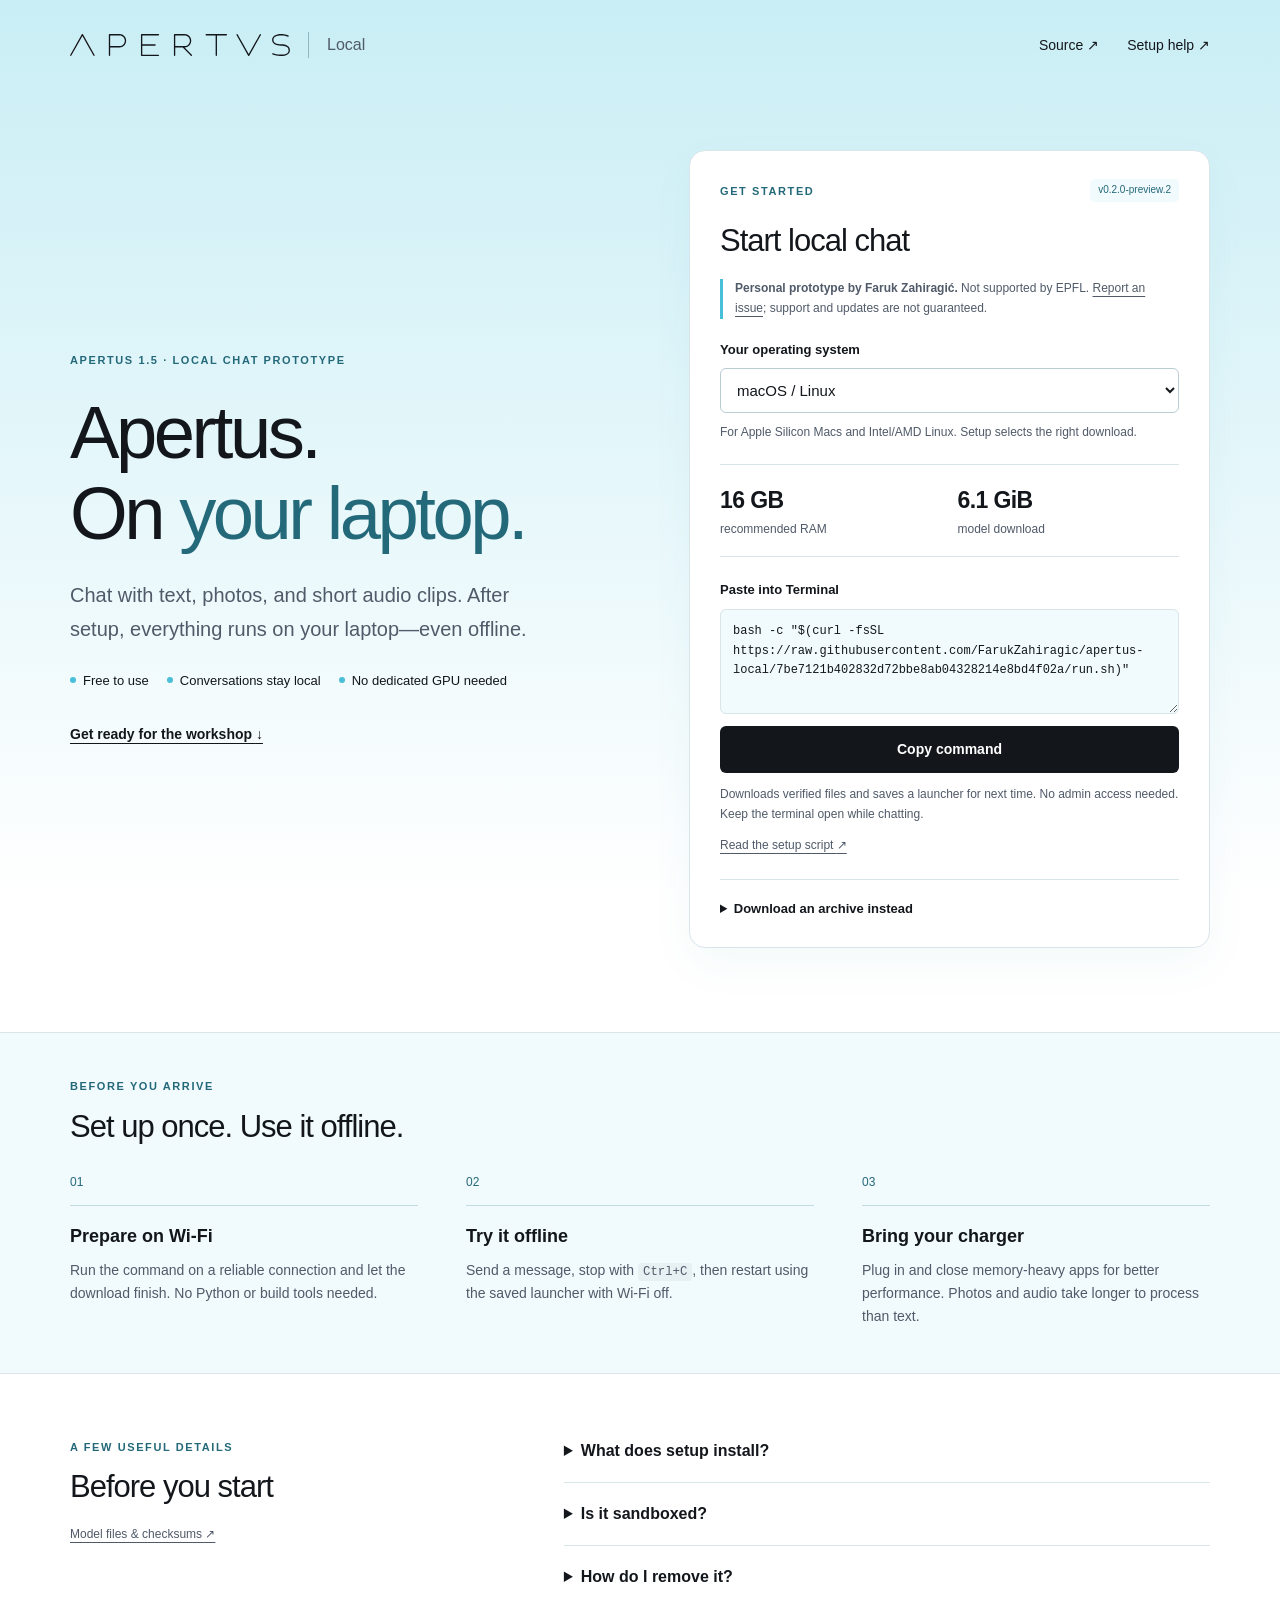
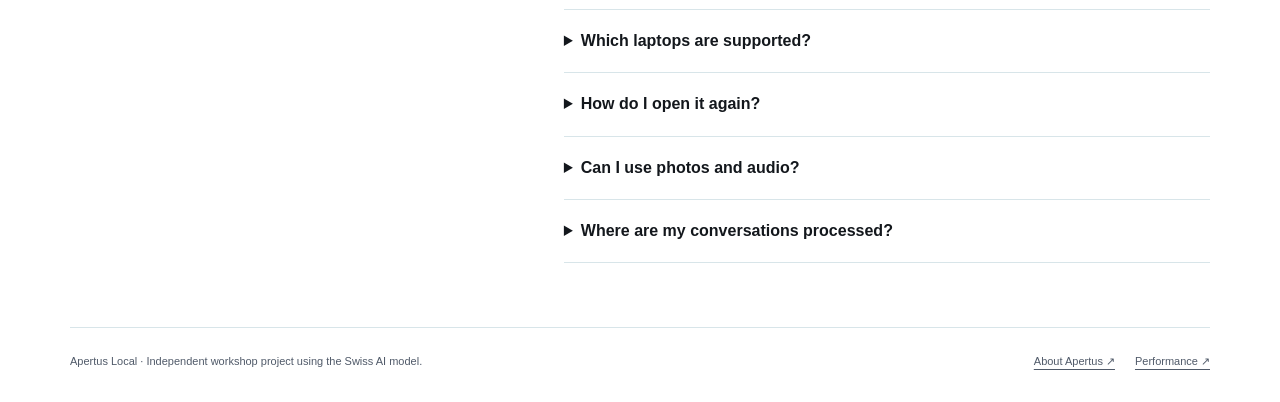
==== commit eed1018b: "Clarify prototype setup and cleanup on the download page" ====
--- a/hf-space/index.html
+++ b/hf-space/index.html
@@ -19,7 +19,7 @@
   <main>
     <section class="wrap hero">
       <div class="intro">
-        <p class="eyebrow">APERTUS 1.5 · LOCAL CHAT</p>
+        <p class="eyebrow">APERTUS 1.5 · LOCAL CHAT PROTOTYPE</p>
         <h1>Apertus.<br>On <span>your laptop.</span></h1>
         <p class="lead">Chat with text, photos, and short audio clips. After setup, everything runs on your laptop—even offline.</p>
         <ul class="benefits" aria-label="Features"><li>Free to use</li><li>Conversations stay local</li><li>No dedicated GPU needed</li></ul>
@@ -28,6 +28,7 @@
       <section id="setup" class="download-panel" aria-labelledby="download-title">
         <div class="panel-top"><span class="eyebrow">GET STARTED</span><span id="version" class="version">Loading release…</span></div>
         <h2 id="download-title">Start local chat</h2>
+        <p class="prototype-note"><strong>Personal prototype by Faruk Zahiragić.</strong> Not supported by EPFL. <a href="https://github.com/FarukZahiragic/apertus-local/issues">Report an issue</a>; support and updates are not guaranteed.</p>
         <label for="platform">Your operating system</label>
         <select id="platform"><option value="macos-linux">macOS / Linux</option><option value="windows">Windows</option></select>
         <p id="platform-note" class="device-note">Setup automatically selects the right download for your laptop.</p>
@@ -37,7 +38,7 @@
           <textarea id="start-command" rows="4" readonly spellcheck="false" aria-describedby="command-help"></textarea>
           <button id="copy-command" type="button">Copy command</button>
           <span id="copy-status" class="sr-only" role="status" aria-live="polite"></span>
-          <p id="command-help" class="small">Keep the terminal window open while you chat. Setup saves a launcher for next time.</p>
+          <p id="command-help" class="small">Downloads verified files and saves a launcher for next time. No admin access needed. Keep the terminal open while chatting.</p>
           <a id="command-source" class="small">Read the setup script <span aria-hidden="true">↗</span></a>
         </div>
         <p id="status" class="status" role="status" aria-live="polite">Loading release information…</p>
@@ -67,6 +68,9 @@
     <section class="wrap questions" aria-labelledby="questions-title">
       <div><p class="eyebrow">A FEW USEFUL DETAILS</p><h2 id="questions-title">Before you start</h2><p id="model-link" class="small"><a href="https://huggingface.co/faruk-zahiragic/Apertus-v1.5-8B-GGUF">Model files &amp; checksums ↗</a></p></div>
       <div class="faq">
+        <details><summary>What does setup install?</summary><p>A native runtime, about 6.1 GiB of model files, and a small launcher for offline starts. Files stay in your user folders; setup makes no permanent system settings changes. <a href="https://github.com/FarukZahiragic/apertus-local/blob/main/docs/ONE_COMMAND.md#downloads-and-local-files">See the install folders ↗</a></p></details>
+        <details><summary>Is it sandboxed?</summary><p>It runs with your normal user permissions, without an OS sandbox. Chat listens on <code>127.0.0.1:8080</code> by default, accessible only from your computer.</p></details>
+        <details><summary>How do I remove it?</summary><p>Stop Apertus, then delete its install folder. Keep the models folder if you want to reuse the downloads. Clear the local chat site's browser data to remove saved chats and settings. <a href="https://github.com/FarukZahiragic/apertus-local/blob/main/docs/ONE_COMMAND.md#remove-apertus-local">Removal steps ↗</a></p></details>
         <details><summary>Which laptops are supported?</summary><p>Apple Silicon Macs with macOS 13.3 or later, 64-bit Windows 10 or later on Intel/AMD or ARM, and compatible Intel/AMD Linux systems. We recommend 16 GB RAM; 8 GB machines are not yet validated. Leave room for the model, runtime, and future downloads. <a href="https://github.com/FarukZahiragic/apertus-local/blob/main/docs/DISTRIBUTION.md">Full system requirements ↗</a></p></details>
         <details><summary>How do I open it again?</summary><p>Setup prints the saved launcher path. On Windows, use <code>Start.cmd</code> and <code>Stop.cmd</code>. On macOS or Linux, run the saved <code>start.sh</code> command in Terminal and press <kbd>Ctrl+C</kbd> to stop. Keep the terminal window open while chatting.</p></details>
         <details><summary>Can I use photos and audio?</summary><p>Yes. Attach a clear photo or a short audio clip in local chat; Apertus answers in text. Start with less than 15 seconds of speech. Your laptop processes the attachments, so response times depend on your hardware.</p></details>
--- a/hf-space/style.css
+++ b/hf-space/style.css
@@ -39,6 +39,7 @@
 .panel-top { display: flex; align-items: center; justify-content: space-between; gap: 12px; }
 .version { padding: 3px 8px; border-radius: 5px; background: var(--blue-pale); color: var(--accent-text); font-size: 10px; }
 .download-panel h2 { margin-top: 20px; }
+.prototype-note { margin: 0 0 20px; padding-left: 12px; border-left: 3px solid var(--blue); font-size: 12px; color: var(--muted); }
 label { display: block; margin: 20px 0 8px; font-size: 13px; font-weight: 600; }
 select { width: 100%; padding: 12px; border: 1px solid #b9cdd3; border-radius: 6px; background: var(--white); color: var(--ink); font: inherit; font-size: 15px; }
 .device-note { margin: 10px 0 0; font-size: 12px; line-height: 1.55; color: var(--muted); }
